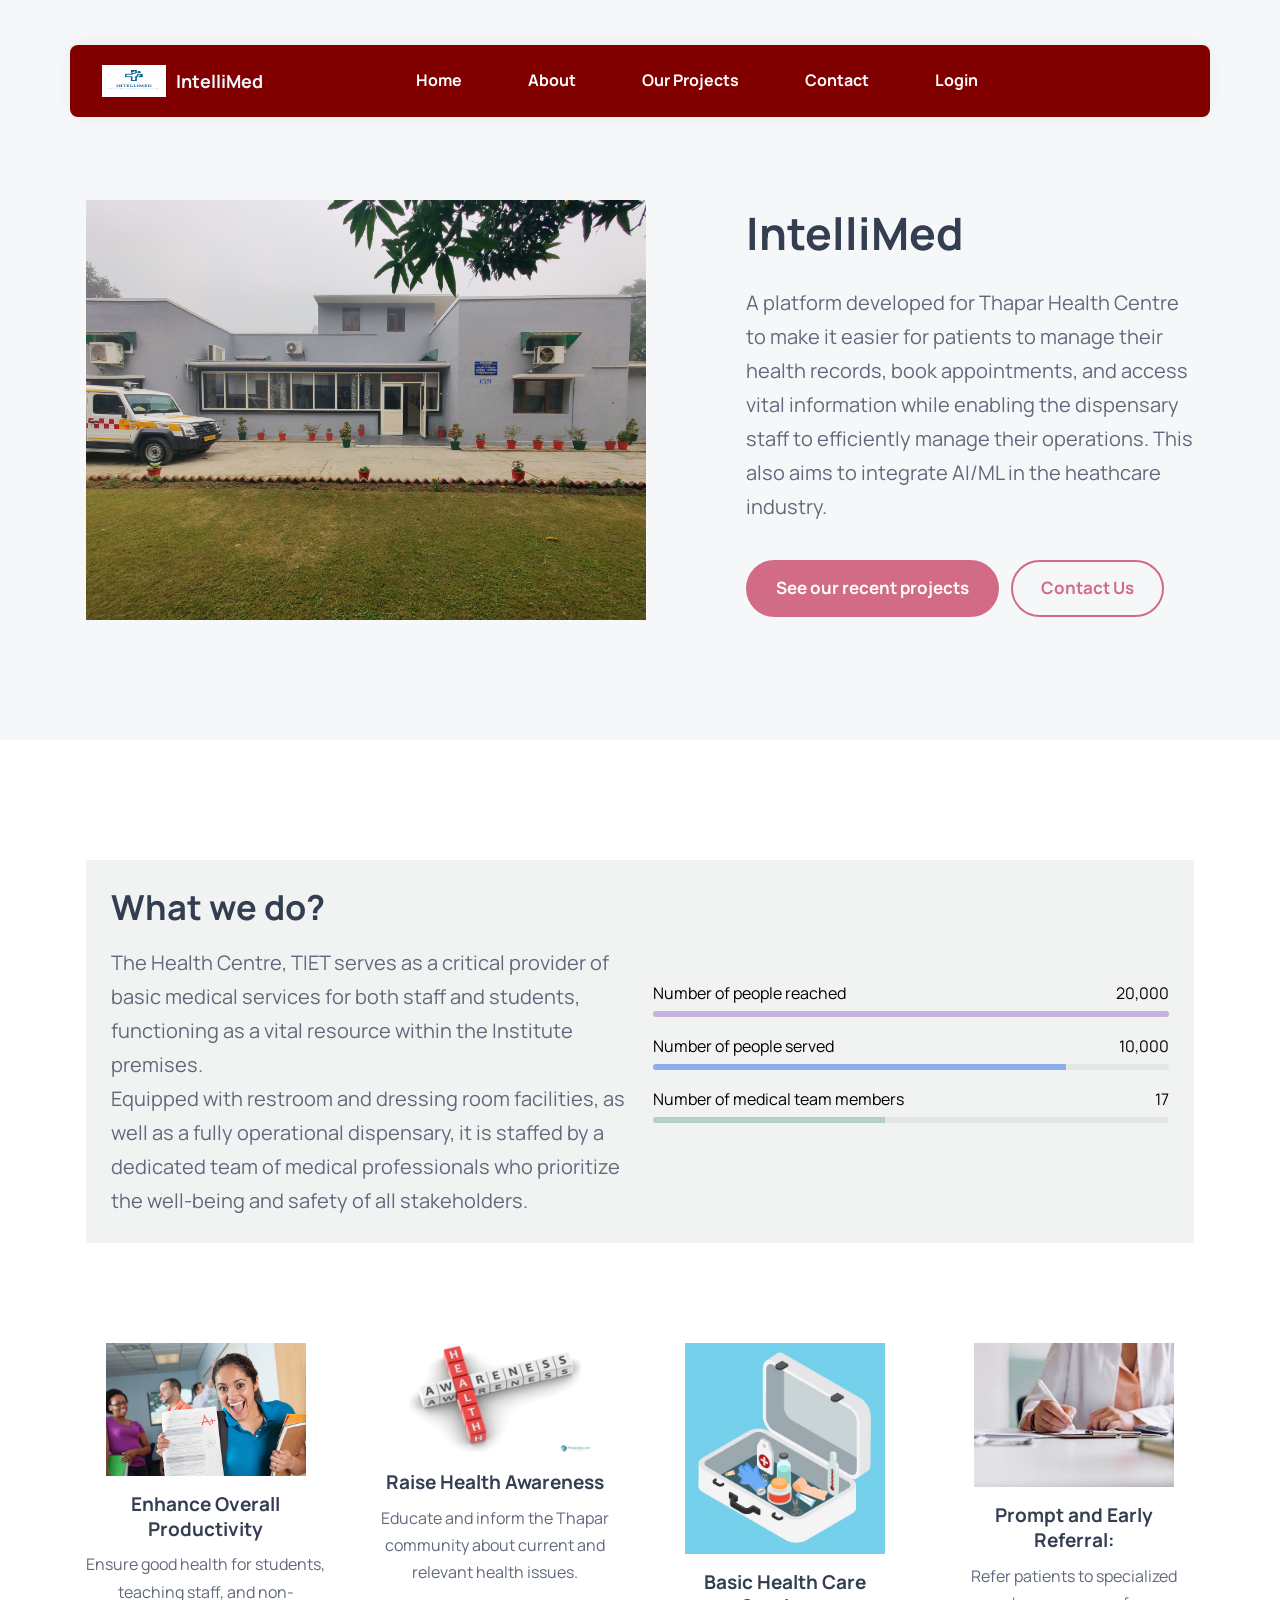
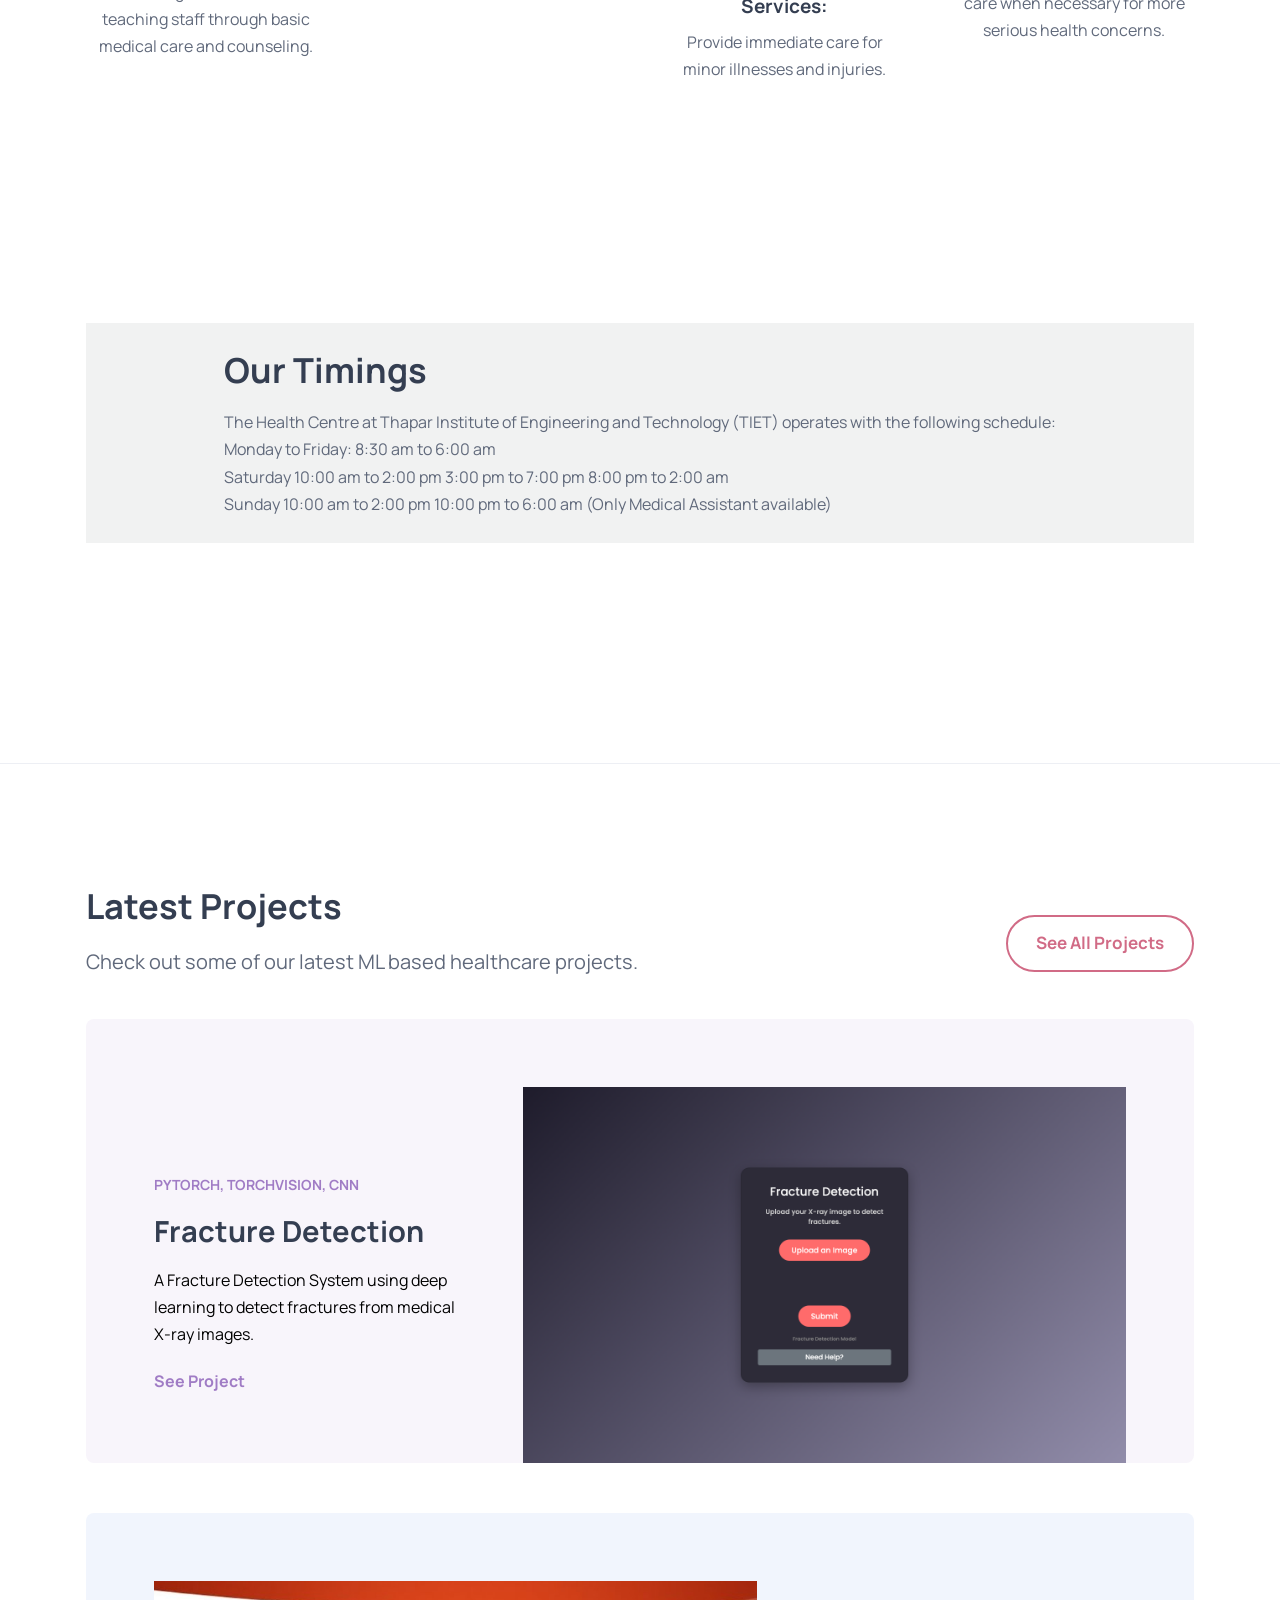
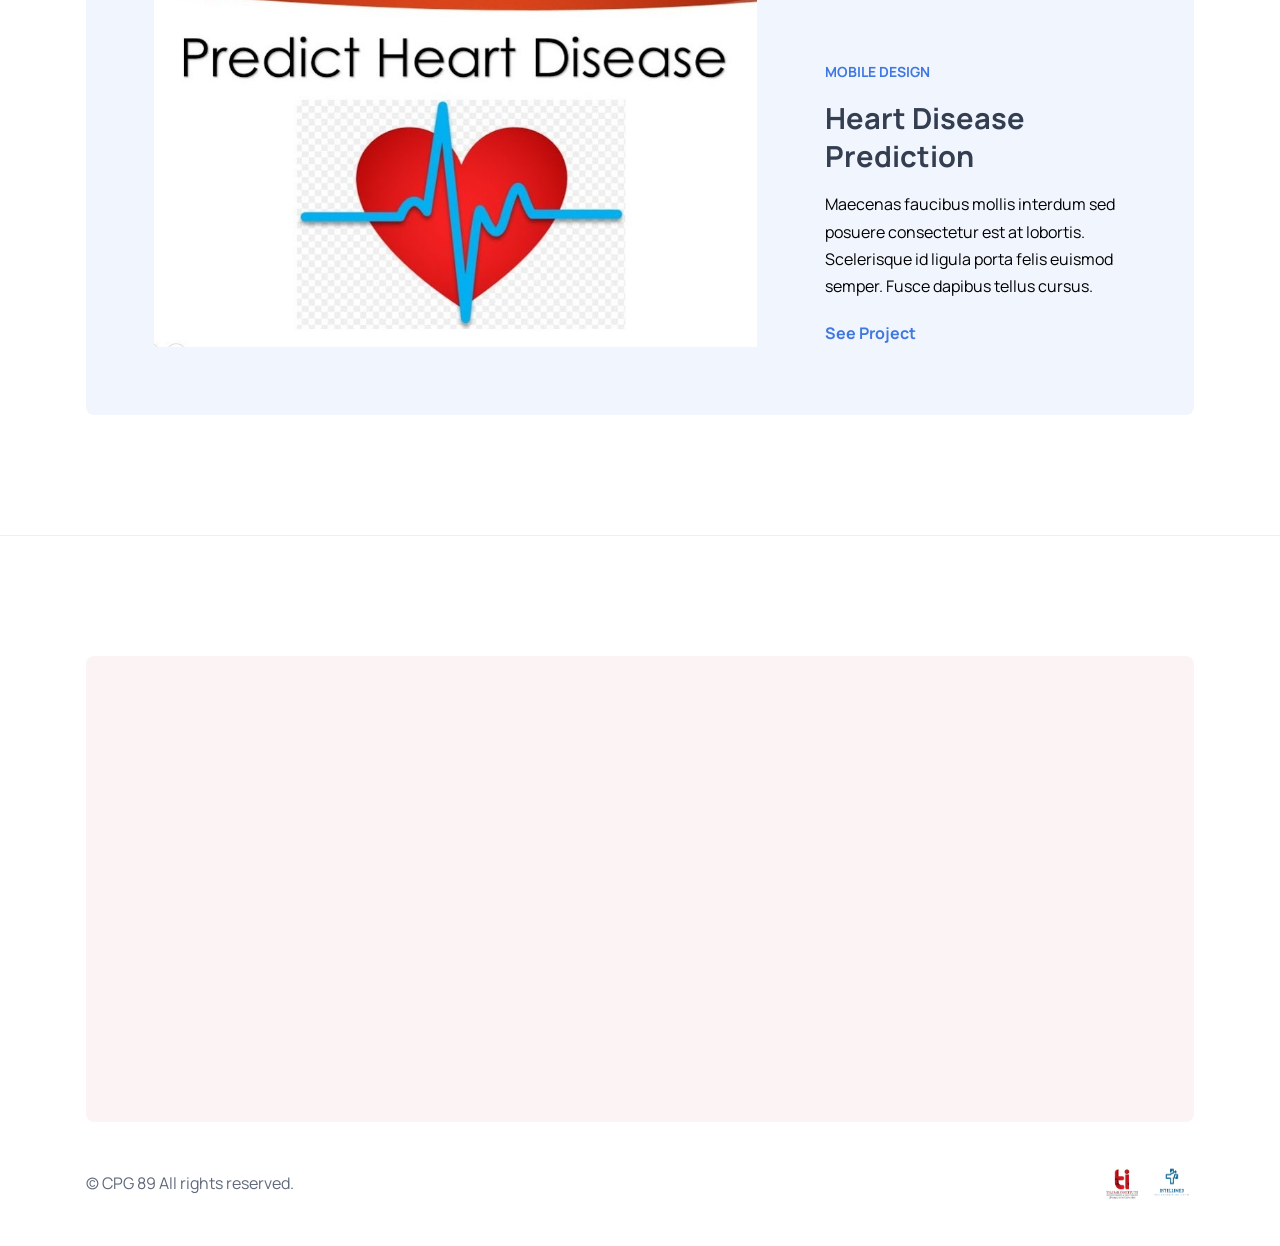
==== index.html @ 26df36ea "first" ====
<!DOCTYPE html>
<html lang="en">

<head>
    <meta charset="UTF-8">
    <meta name="viewport" content="width=device-width, initial-scale=1.0">


    <title>IntelliMed</title>
    <meta name="title" content="IntelliMed">
    <meta name="description" content="TIET Health Centre">

    <!-- 
    - favicon
  -->
    <link rel="shortcut icon" href="./favicon.svg" type="image/svg+xml">

    <!-- 
    - google font link
  -->
    <link rel="preconnect" href="https://fonts.googleapis.com">
    <link rel="preconnect" href="https://fonts.gstatic.com" crossorigin>
    <link href="https://fonts.googleapis.com/css2?family=Manrope:wght@500;700&display=swap" rel="stylesheet">

    <!-- 
    - custom css link
  -->
    <link rel="stylesheet" href="style.css">

    <!-- 
    - preload images
  -->
    <link rel="preload" as="image" href="./assets/images/hero-banner.jpg">
    <link rel="preload" as="image" href="./assets/images/Blog.svg">

</head>

<body>

    <!-- 
    - #HEADER
  -->

    <header class="header" data-header>
        <div class="container">

            <a href="#" class="logo">
                <ul class="intellimed">
                    <li><img src="./images/IntelliMed_logo.png" width="64" height="32" alt="home"></li>
                    <li><b>
                            <p>IntelliMed</p>
                        </b></li>
                </ul>
            </a>



            <nav class="navbar" data-navbar>

                <div class="navbar-top">
                    <p>Hello</p>
                    <a href="#" class="logo">
                        <img src="./images/hc.jpg" width="64" height="24" alt="home">
                    </a>

                    <button class="nav-close-btn" aria-label="close menu" data-nav-toggler>
                        <ion-icon name="close-outline" aria-hidden="true"></ion-icon>
                    </button>
                </div>

                <ul class="navbar-list">

                    <li>
                        <a class="nav-link" href="#home"> Home </a>
                    </li>

                    <li>
                        <a class="nav-link" href="#about"> About </a>
                    </li>

                    <li>
                        <a class="nav-link" href="#project"> Our Projects </a>
                    </li>

                    <li>
                        <a class="nav-link" href="#contact"> Contact </a>
                    </li>

                    <li>
                        <div class="drop_container">
                            <button class="drop_btn">Login</button>
                            <div class="menuList">
                                <a class="links" href="./login/login.html">Login - Patient</a>
                                <a class="links" href="https://hospital-management-b5cbd.web.app/">Login - Staff</a>
                            </div>
                        </div>
                    </li>


                </ul>

                <div class="wrapper">
                    <a href="mailto:health.centre@thapar.edu" class="contact-link">health.centre@thapar.edu</a>

                    <a href="tel:001234567890" class="contact-link">00 (123) 456 78 90</a>
                </div>

                <ul class="social-list">

                    <li>
                        <a href="#" class="social-link">
                            <ion-icon name="logo-twitter"></ion-icon>
                        </a>
                    </li>

                    <li>
                        <a href="#" class="social-link">
                            <ion-icon name="logo-facebook"></ion-icon>
                        </a>
                    </li>

                    <li>
                        <a href="#" class="social-link">
                            <ion-icon name="logo-dribbble"></ion-icon>
                        </a>
                    </li>

                    <li>
                        <a href="#" class="social-link">
                            <ion-icon name="logo-instagram"></ion-icon>
                        </a>
                    </li>

                    <li>
                        <a href="#" class="social-link">
                            <ion-icon name="logo-youtube"></ion-icon>
                        </a>
                    </li>

                </ul>

            </nav>

            <button class="nav-open-btn" aria-label="open menu" data-nav-toggler>
                <ion-icon name="menu-outline" aria-hidden="true"></ion-icon>
            </button>

            <div class="overlay" data-nav-toggler data-overlay></div>

        </div>
    </header>





    <main>
        <article>

            <!-- 
        - #HERO
      -->

            <section id="home" class="section hero" aria-label="home">


                <div class="container">

                    <figure class="hero-banner">


                        <img src="./images/hc.jpg" width="560" height="540" alt="Health Center @TIET">
                    </figure>

                    <div class="hero-content">

                        <h1 class="h1 hero-title" data-reveal="top" data-reveal-delay="0.5s">
                            IntelliMed
                        </h1>

                        <p class="section-text" data-reveal="top" data-reveal-delay="0.75s">
                            A platform developed for Thapar Health Centre to make it easier for patients to manage their
                            health records, book appointments, and access vital information while enabling the
                            dispensary staff to efficiently manage their operations. This also aims to integrate AI/ML
                            in the heathcare industry.


                        </p>

                        <div class="btn-wrapper" data-reveal="top" data-reveal-delay="1s">
                            <a href="#" class="btn btn-primary">See our recent projects</a>

                            <a href="#" class="btn btn-secondary">Contact Us</a>
                        </div>

                    </div>

                </div>
            </section>





            <!-- 
        - #ABOUT
      -->

            <section id="about" class="section about" aria-label="about">
                <div class="container">

                    <div class="wrapper">

                        <div data-reveal="left">
                            <h2 class="h2 section-title">What we do?</h2>

                            <p class="section-text">
                                The Health Centre, TIET serves as a critical provider of basic medical services for both
                                staff and students, functioning as a vital resource within the Institute premises.
                                <br>
                                Equipped with restroom and dressing room facilities, as well as a fully operational
                                dispensary, it is staffed by a dedicated team of medical professionals who prioritize
                                the well-being and safety of all stakeholders.


                            </p>
                        </div>

                        <ul class="progress-list" data-reveal="right">

                            <li class="progress-item">

                                <div class="label-wrapper">
                                    <p>Number of people reached</p>

                                    <span class="span">20,000</span>
                                </div>

                                <div class="progress">
                                    <div class="progress-fill" style="width: 100%; background-color: #c7b1dd"></div>
                                </div>

                            </li>

                            <li class="progress-item">

                                <div class="label-wrapper">
                                    <p>Number of people served</p>

                                    <span class="span">10,000</span>
                                </div>

                                <div class="progress">
                                    <div class="progress-fill" style="width: 80%; background-color: #8caeec"></div>
                                </div>

                            </li>

                            <li class="progress-item">

                                <div class="label-wrapper">
                                    <p>Number of medical team members</p>

                                    <span class="span">17</span>
                                </div>

                                <div class="progress">
                                    <div class="progress-fill" style="width: 45%; background-color: #b0d4c1"></div>
                                </div>

                            </li>



                        </ul>

                    </div>

                    <ul class="grid-list">

                        <li data-reveal="bottom">
                            <div class="about-card">

                                <div class="card-icon">
                                    <img src="./images/a+.jpg" width="200" height="200" loading="lazy"
                                        alt="Productivity">
                                </div>

                                <h3 class="h4 card-title">Enhance Overall Productivity</h3>

                                <p class="card-text">

                                    Ensure good health for students, teaching staff, and non-teaching staff through
                                    basic medical care and counseling.

                                </p>

                            </div>
                        </li>

                        <li data-reveal="bottom" data-reveal-delay="0.25s">
                            <div class="about-card">

                                <div class="card-icon">
                                    <img src="./images/Health-Awareness-Day-.jpg" width="200" height="200"
                                        loading="lazy" alt="Health Awareness">
                                </div>

                                <h3 class="h4 card-title">Raise Health Awareness</h3>

                                <p class="card-text">
                                    Educate and inform the Thapar community about current and relevant health issues.

                                </p>

                            </div>
                        </li>

                        <li data-reveal="bottom" data-reveal-delay="0.5s">
                            <div class="about-card">

                                <div class="card-icon">
                                    <img src="./images/first-aid_featureimage.jpg" width="200" height="200"
                                        loading="lazy" alt="web development icon">
                                </div>

                                <h3 class="h4 card-title">Basic Health Care Services:</h3>

                                <p class="card-text">

                                    Provide immediate care for minor illnesses and injuries.

                                </p>

                            </div>
                        </li>

                        <li data-reveal="bottom" data-reveal-delay="0.75s">
                            <div class="about-card">

                                <div class="card-icon">
                                    <img src="./images/referral.jpg" width="200" height="200" loading="lazy"
                                        alt="web seo icon">
                                </div>

                                <h3 class="h4 card-title">Prompt and Early Referral:</h3>

                                <p class="card-text">
                                    Refer patients to specialized care when necessary for more serious health concerns.
                                </p>

                            </div>
                        </li>

                    </ul>

                </div>
            </section>


            <section id="timing" class="section timing" aria-label="timing">
                <div class="container">

                    <div class="wrapper">

                        <div data-reveal="left">
                            <h2 class="h2 section-title">Our Timings</h2>
                            <p>
                                The Health Centre at Thapar Institute of Engineering and Technology (TIET) operates with
                                the following schedule:


                            <ol>
                                <li>Monday to Friday: 8:30 am to 6:00 am</li>
                                <li> Saturday

                                    10:00 am to 2:00 pm
                                    3:00 pm to 7:00 pm
                                    8:00 pm to 2:00 am</li>
                                <li>Sunday

                                    10:00 am to 2:00 pm
                                    10:00 pm to 6:00 am (Only Medical Assistant available) </li>
                            </ol>



                            </p>
                        </div>


                    </div>


                </div>
            </section>





            <!-- 
        - #PROJECT
      -->

            <section id="project" class="section project" aria-labelledby="project-label">
                <div class="container">

                    <div class="title-wrapper" data-reveal="top">

                        <div>
                            <h2 class="h2 section-title" id="project-label">Latest Projects</h2>

                            <p class="section-text">
                                Check out some of our latest ML based healthcare projects.
                            </p>
                        </div>

                        <a href="#" class="btn btn-secondary">See All Projects</a>

                    </div>

                    <ul class="grid-list">

                        <li>
                            <div class="project-card project-card-1" style="background-color: #f8f5fb">

                                <div class="card-content" data-reveal="left">

                                    <p class="card-tag" style="color: #a07cc5">PyTorch, Torchvision, CNN</p>

                                    <h3 class="h3 card-title">Fracture Detection</h3>

                                    <p class="card-text">
                                        A Fracture Detection System using deep learning to detect fractures from medical
                                        X-ray images.
                                    </p>

                                    <a href="http://127.0.0.1:5002/" target="_blank" class="btn-text"
                                        style="color: #a07cc5">
                                        <span class="span">See Project</span>

                                        <ion-icon name="arrow-forward-outline" aria-hidden="true"></ion-icon>
                                    </a>

                                </div>

                                <figure class="card-banner" data-reveal="right">
                                    <img src="./images/fracture_detection.png" width="650" height="370" loading="lazy"
                                        alt="Web Design" class="w-100">
                                </figure>

                            </div>
                        </li>

                        <li>
                            <div class="project-card project-card-2" style="background-color: #f1f5fd">

                                <div class="card-content" data-reveal="right">

                                    <p class=" card-tag" style="color: #3f78e0">Mobile Design</p>

                                    <h3 class="h3 card-title">Heart Disease Prediction</h3>

                                    <p class="card-text">
                                        Maecenas faucibus mollis interdum sed posuere consectetur est at lobortis.
                                        Scelerisque id ligula
                                        porta felis euismod semper. Fusce dapibus tellus cursus.
                                    </p>

                                    <a href="#" class="btn-text" style="color: #3f78e0">
                                        <span class="span">See Project</span>

                                        <ion-icon name="arrow-forward-outline" aria-hidden="true"></ion-icon>
                                    </a>

                                </div>

                                <figure class="card-banner" data-reveal="left">
                                    <img src="./images/heart_disease_pred.jpg" width="200" height="167" loading="lazy"
                                        alt="Web Design" class="w-100">
                                </figure>

                            </div>
                        </li>



                    </ul>

                </div>
            </section>





            <!-- 
        - #CONTACT
      -->

            <section id="contact" class="section contact" aria-label="contact">
                <div class="container">

                    <div class="contact-card">

                        <div class="contact-content" data-reveal="left">

                            <div class="card-icon">
                                <img src="./images/IntelliMed_logo.png" width="128" height="64" loading="lazy"
                                    alt="envelop icon">
                            </div>

                            <h2 class="h2 section-title">Contact Us</h2>


                            <p class="section-text">
                                Have any questions? Reach
                                out to us from
                                this contact form and we will get back to you shortly.

                            </p>
                            <br>
                            <p> Feedback and suggestions are welcome!</p>

                        </div>

                        <form action="" class="contact-form" data-reveal="right">

                            <div class="input-wrapper">
                                <input type="text" name="name" placeholder="Name *" required class="input-field">

                                <input type="email" name="email_address" placeholder="Email *" required
                                    class="input-field">
                            </div>

                            <textarea name="message" placeholder="Message *" required class="input-field"></textarea>

                            <button type="submit" class="btn btn-secondary">Send message</button>

                        </form>

                    </div>

                </div>
            </section>

        </article>
    </main>





    <!-- 
    - #FOOTER
  -->

    <footer class="footer">
        <div class="container">

            <p class="copyright">
                © CPG 89 All rights reserved.
            </p>

            <ul class="social-list">

                <li>
                    <a href="https://www.thapar.edu/" target="_blank" class="social-link">
                        <img src="./images/logo_ti.png" alt="tiet icon" style="width: 32px; height: 32px;" />
                    </a>
                </li>

                <li>
                    <a href="#" target="_blank" class="social-link">
                        <img src="./images/IntelliMed_logo.png" alt="intellimed icon"
                            style="width: 44px; height: 44px;" />
                    </a>
                </li>

            </ul>

        </div>
    </footer>



    <script src="script.js"></script>



</body>

</html>
---- style.css ----
/*-----------------------------------*\
  #main.css
\*-----------------------------------*/

/**
 * copyright 2022 codewithsadee
 */





/*-----------------------------------*\
  #CUSTOM PROPERTY
\*-----------------------------------*/

:root {

    /**
     * colors
     */
  
    --white: hsla(0, 0%, 100%, 1);
    --white_a8: hsla(0, 0%, 100%, 0.08);
    --white_a12: hsla(0, 0%, 100%, 0.12);
    --cultured: hsla(220, 20%, 97%, 1);
    --snow: hsla(345, 57%, 97%, 1);
    --manatee: hsla(219, 10%, 62%, 1);
    --black-coral: hsla(220, 12%, 43%, 1);
    --cadet-blue-crayola_a20: hsla(222, 23%, 71%, 0.2);
    --cinnamon-satin: hsla(344, 53%, 62%, 1);
    --raisin-black: hsla(216, 14%, 14%, 1);
    --raisin-black_a6: hsla(216, 14%, 14%, 0.06);
    --gunmetal: hsla(214, 15%, 21%, 1);
    --charcoal: hsla(219, 22%, 26%, 1);
    --tred: #800000;
  
    /**
     * typography
     */
  
    --ff-manrope: 'Manrope', sans-serif;
  
    --fs-1: calc(2.7rem + 1.38vw);
    --fs-2: calc(2.6rem + .66vw);
    --fs-3: calc(2.6rem + .24vw);
    --fs-4: 1.9rem;
    --fs-5: 1.8rem;
    --fs-6: 1.7rem;
    --fs-7: 1.5rem;
    --fs-8: 1.4rem;
    
    --fw-700: 700;
  
    /**
     * spacing
     */
  
    --section-padding: 90px;
  
    /**
     * box shadow
     */
  
    --shadow-1: 0 0 20px hsla(216, 14%, 14%, 0.05);
    --shadow-2: 0 4px 28px hsla(216, 14%, 14%, 0.07);
  
    /**
     * border radius
     */
  
    --radius-circle: 50%;
    --radius-pill: 100px;
    --radius-8: 8px;
    --radius-6: 6px;
  
    /**
     * transition
     */
  
    --transition-1: 0.25s ease;
    --transition-2: 0.5s ease;
    --transition-3: 0.3s ease-in-out;
  
  }
  
  
  
  
  
  /*-----------------------------------*\
    #RESET
  \*-----------------------------------*/
  
  *,
  *::before,
  *::after {
    margin: 0;
    padding: 0;
    box-sizing: border-box;
  }
  
  li { list-style: none; }
  
  a,
  img,
  span,
  button,
  ion-icon { display: block; }
  
  a {
    color: inherit;
    text-decoration: none;
  }
  
  img { height: auto; }
  
  input,
  button,
  textarea {
    background: none;
    border: none;
    font: inherit;
  }
  
  input,
  textarea { width: 100%; }
  
  button { cursor: pointer; }
  
  ion-icon { pointer-events: none; }
  
  html {
    font-family: var(--ff-manrope);
    font-size: 10px;
    scroll-behavior: smooth;
  }
  
  body {
    background-color: var(--white);
    color: var(--black-coral);
    font-size: 1.6rem;
    line-height: 1.7;
  }
  
  body.nav-active { overflow: hidden; }
  
  ::-webkit-scrollbar { width: 10px; }
  
  ::-webkit-scrollbar-track { background-color: hsl(0, 0%, 98%); }
  
  ::-webkit-scrollbar-thumb { background-color: hsl(0, 0%, 80%); }
  
  ::-webkit-scrollbar-thumb:hover { background-color: hsl(0, 0%, 70%); }
  
  
  
  
  
  /*-----------------------------------*\
    #REUSED STYLE
  \*-----------------------------------*/
  
  .container { padding-inline: 16px; }
  
  .social-list {
    display: flex;
    align-items: center;
    gap: 12px;
  }
  
  .social-link {
    font-size: 2rem;
    transition: var(--transition-1);
  }
  
  .social-link:is(:hover, :focus-visible) { transform: translateY(-3px); }
  
  .section { padding-block: var(--section-padding); }
  
  .w-100 { width: 100%; }
  
  .h1,
  .h2,
  .h3,
  .h4 {
    color: var(--charcoal);
    line-height: 1.3;
  }
  
  .h1 { font-size: var(--fs-1); }
  
  .h2 { font-size: var(--fs-2); }
  
  .h3 { font-size: var(--fs-3); }
  
  .h4 { font-size: var(--fs-4); }
  
  .btn {
    color: var(--cinnamon-satin);
    font-size: var(--fs-6);
    font-weight: var(--fw-700);
    border: 2px solid var(--cinnamon-satin);
    max-width: max-content;
    padding: 12px 28px;
    border-radius: var(--radius-pill);
    transition: var(--transition-1);
    will-change: transform;
  }
  
  .btn:is(:hover, :focus-visible) { transform: translateY(-4px); }
  
  .btn-primary,
  .btn-secondary:is(:hover, :focus-visible) {
    background-color: var(--cinnamon-satin);
    color: var(--white);
  }
  
  .section-text { font-size: var(--fs-5); }
  
  .section-title { margin-block-end: 16px; }
  
  .grid-list {
    display: grid;
    gap: 30px;
  }
  
  [data-reveal] {
    opacity: 0;
    transition: 0.75s ease;
  }
  
  [data-reveal="top"] { transform: translateY(-30px); }
  
  [data-reveal="bottom"] { transform: translateY(30px); }
  
  [data-reveal="left"] { transform: translateX(-30px); }
  
  [data-reveal="right"] { transform: translateX(30px); }
  
  [data-reveal].revealed {
    transform: translate(0);
    opacity: 1;
  }
  
  
  
  
  
  /*-----------------------------------*\
    #HEADER
  \*-----------------------------------*/
  
  .header {
    position: absolute;
    top: 0;
    left: 0;
    background-color: var(--tred);
    width: 100%;
    padding-block: 20px;
    box-shadow: var(--shadow-1);
    z-index: 4;
  }
  
  .header.active {
    position: fixed;
    animation: slideIn 0.5s ease forwards;
  }
  
  @keyframes slideIn {
    0% { transform: translateY(-100%); }
    100% { transform: translateY(0); }
  }
  
  .header .container {
    display: flex;
    justify-content: space-between;
    align-items: center;
  }
  /*.header .container .intellimed{
    padding: 20px;
    color: white;
    font-size: larger;
    left: 10px;

  }
  */
  /* General reset for <ul> and <li> elements */
  ol {
    list-style: disc;
    padding: 0;
    margin: 0;
    
}
ul {
    list-style: none;
    padding: 0;
    margin: 0;
    

}
/* Adjust drop_container to align with other navbar items */
.drop_container {
    display: inline-block;
    position: relative;
}

/* Make the drop_btn look like other nav-links */
.drop_btn {
    background-color: transparent; /* Match navbar background */
    color: white; /* Match other navbar items */
    font-size: 16px;
    border: none;
    padding: 0; /* Remove extra padding to match */
    cursor: pointer;
    text-decoration: none; /* Make it look like a link */
    margin: 0; /* Align inline */
}

/* Dropdown menu styling remains the same */
.menuList {
    display: none;
    position: absolute;
    background-color: #800000;
    color: white;
    min-width: 160px;
    z-index: 1;
}

.links {
    text-align: center;
    color: rgb(255, 255, 255);
    padding: 12px 16px;
    text-decoration: none;
    display: block;
    border: 1px solid #031926;
}

.links:hover {
    background-color: white;
    color: #031926;
}

/* Adjust alignment of navbar items */
.navbar-list li {
    display: inline-block;
    margin: 0 15px; /* Add spacing between items */
}

.nav-link, .drop_btn {
    font-weight: bold; /* Optional for consistency */
    color: white;
    text-decoration: none;
}

.nav-link:hover, .drop_btn:hover {
    text-decoration: underline; /* Add hover effect for consistency */
}




/* Flexbox for horizontal alignment */
.intellimed {
    display: flex;
    align-items: center; /* Align items vertically in the center */
    gap: 10px; /* Space between the image and text */
    font-size:large; /* Adjust text size as needed */
    font-weight: bold;
}

.intellimed li {
    display: inline-block;
    color: aliceblue;
}

.intellimed img {
    max-height: 32px;
    display: block;
}


  .nav-open-btn {
    font-size: 3.5rem;
    color: var(--white);
  }
  
  .navbar {
    position: fixed;
    top: 0;
    left: -300px;
    background-color: var(--raisin-black);
    color: var(--white);
    max-width: 300px;
    width: 100%;
    height: 100vh;
    padding: 30px;
    padding-block-end: 40px;
    display: flex;
    flex-direction: column;
    gap: 30px;
    z-index: 2;
    visibility: hidden;
    transition: var(--transition-3);
  }
  
  .navbar.active {
    visibility: visible;
    transform: translateX(300px);
  }
  
  .navbar-top {
    display: flex;
    justify-content: space-between;
    align-items: center;
  }
  
  .nav-close-btn {
    background-color: var(--white);
    color: var(--white);
    font-size: 2rem;
    padding: 6px;
    border-radius: var(--radius-circle);
    transition: var(--transition-1);
  }
  
  .nav-close-btn ion-icon { --ionicon-stroke-width: 50px; }
  
  .nav-close-btn:is(:hover, :focus-visible) { background-color: var(--white_a12); }
  
  .navbar-list { margin-block-end: auto; 
color: aliceblue;}
  
  .navbar-link {
    font-weight: var(--fw-700);
    padding-block: 6px;
  }
  
  .contact-link { transition: var(--transition-1); }
  
  .contact-link:is(:hover, :focus-visible) { color: var(--cinnamon-satin); }
  
  .overlay {
    position: fixed;
    top: 0;
    left: 0;
    width: 100%;
    height: 100vh;
    background-color: var(--raisin-black);
    pointer-events: none;
    opacity: 0;
    transition: var(--transition-1);
  }
  
  .overlay.active {
    pointer-events: all;
    opacity: 0.8;
  }
  
  
  
  
  
  /*-----------------------------------*\
    #HERO
  \*-----------------------------------*/
  
  .hero {
    padding-block-start: calc(var(--section-padding) + 50px);
    background-color: var(--cultured);
  }
  
  .hero .container {
    display: grid;
    gap: 50px;
  }
  
  .hero-banner {
    position: relative;
    max-width: max-content;
    margin-inline: auto;
  }
  
  .hero-banner .w-100 {
    mask-image: url("../images/Blob.svg");
    -webkit-mask-image: url("../images/Blog.svg");
    mask-repeat: no-repeat;
    -webkit-mask-repeat: no-repeat;
    mask-position: center;
    -webkit-mask-position: center;
    mask-size: auto;
    -webkit-mask-size: auto;
  }
  
  .hero .shape {
    position: absolute;
    bottom: 10%;
    right: 2%;
    filter: drop-shadow(var(--shadow-2));
  }
  
  .hero-content { text-align: center; }
  
  .hero .section-text { margin-block: 24px 36px; }
  
  .btn-wrapper {
    display: flex;
    flex-wrap: wrap;
    justify-content: center;
    align-items: center;
    gap: 12px;
  }

  
  
  
  
  
  /*-----------------------------------*\
    #ABOUT
  \*-----------------------------------*/
  
  
  .about .wrapper {
    padding: 25px;
    display: grid;
    gap: 25px;
    margin-block-end: 100px;
    background-color: var(--raisin-black_a6);
  }
  
  .progress-list .label-wrapper {
    color: black;
    display: flex;
    justify-content: space-between;
    align-items: center;
    margin-block-end: 4px;
  }
  
  .progress-item:not(:last-child) { margin-block-end: 16px; }
  
  .progress {
    background-color: var(--raisin-black_a6);
    height: 6px;
    width: 100%;
    border-radius: var(--radius-pill);
    overflow: hidden;
  }
  
  .progress-fill { height: inherit; }
  
  .about-card { text-align: center; }
  
  .about-card .card-icon {
    max-width: max-content;
    margin-inline: auto;
  }
  
  .about-card .card-title { margin-block: 16px 10px; }
  
  
  
  
  .timing .wrapper {
    padding: 25px;
    display: grid;
    margin-block-end: 100px;
    background-color: var(--raisin-black_a6);
    align-items: center;
    justify-content: center;
  }
  
  
  /*-----------------------------------*\
    #PROJECTS
  \*-----------------------------------*/
  
  .project { border-block: 1px solid var(--cadet-blue-crayola_a20); }
  
  .project .title-wrapper { margin-block-end: 40px; }
  
  .project .btn { margin-block-start: 24px; }
  
  .project .grid-list { gap: 40px; }
  
  .project-card {
    --padding: 24px;
  
    display: flex;
    flex-direction: column;
    gap: var(--padding);
    border-radius: var(--radius-8);
    overflow: hidden;
  }
  
  .project-card-1,
  .project-card-2,
  :is(.project-card-3, .project-card-4) .card-content { padding: var(--padding); }
  
  .project-card-1 { padding-block-end: 0; }
  
  .project :is(.project-card-3, .project-card-4) { gap: 0; }
  
  .project-card .card-tag {
    font-size: var(--fs-8);
    font-weight: var(--fw-700);
    text-transform: uppercase;
  }
  
  .project-card .card-title { margin-block: 16px; }
  
  .project-card .card-text { margin-block-end: 20px; }
  
  .project-card .btn-text {
    display: flex;
    align-items: center;
    gap: 5px;
    font-weight: var(--fw-700);
    transition: var(--transition-1);
  }
  
  .project-card .btn-text:is(:hover, :focus-visible) { gap: 10px; }
  
  
  
  
  
  /*-----------------------------------*\
    #CONTACT
  \*-----------------------------------*/
  
  .contact { padding-block-end: 0; }
  
  .contact-card {
    background-color: var(--snow);
    padding: 32px;
    border-radius: var(--radius-8);
    display: grid;
    gap: 40px;
  }
  
  .contact .section-title { margin-block-start: 20px; }
  
  .input-field {
    background-color: var(--white);
    color: var(--black-coral);
    font-size: var(--fs-7);
    padding: 14px 18px;
    border-radius: var(--radius-6);
    outline: none;
    margin-block-end: 20px;
  }
  
  .input-field::placeholder { color: var(--manatee); }
  
  textarea.input-field {
    min-height: 120px;
    height: 120px;
    max-height: 240px;
    resize: vertical;
  }
  
  
  
  
  
  /*-----------------------------------*\
    #FOOTER
  \*-----------------------------------*/
  
  .footer { padding: 40px; display: flexbox; align-items: center;  justify-content: center;}
  
  .copyright { margin-block-end: 12px; }
  
  .footer .social-link { color: var(--charcoal); }
  
  
  
  
  
  /*-----------------------------------*\
    #MEDIA QUERIES
  \*-----------------------------------*/
  
  /**
   * responsive for large than 575px screen
   */
  
  @media (min-width: 575px) {
  
    /**
     * REUSED STYLE
     */
  
    .container {
      max-width: 540px;
      width: 100%;
      margin-inline: auto;
    }
  
  
  
    /**
     * PROJECT
     */
  
    .project-card { --padding: 68px; }
  
  
  
    /**
     * CONTACT
     */
  
    .contact-card { padding: 68px; }
  
  }
  
  
  
  
  
  /**
   * responsive for large than 768px screen
   */
  
  @media (min-width: 768px) {
  
    /**
     * REUSED STYLE
     */
  
    .container { max-width: 720px; }
  
    .section-text { --fs-5: 2rem; }
  
  
  
    /**
     * ABOUT
     */
  
    .about .grid-list { grid-template-columns: 1fr 1fr ;}  
  
  
    /**
     * PROJECT
     */
  
    .project .title-wrapper {
      display: flex;
      justify-content: space-between;
      align-items: center;
      gap: 30px;
    }
  
    .project .btn { min-width: max-content; }
  
  
  
    /**
     * CONTACT
     */
  
    .contact .section-text { --fs-5: 1.8rem; }
  
    .input-wrapper {
      display: flex;
      align-items: center;
      gap: 20px;
    }
  
  
  
    /**
     * FOOTER
     */
  
    .footer .container {
      display: flex;
      justify-content: space-between;
      align-items: center;
    }
  
    .copyright { margin-block-end: 0; }
  
  }
  
  
  
  
  
  /**
   * responsive for large than 992px screen
   */
  
  @media (min-width: 992px) {
  
    /**
     * CUSTOM PROPERTY
     */
  
    :root {
  
      /**
       * spacing
       */
  
      --section-padding: 120px;
  
    }
  
  
  
    /**
     * REUSED STYLE
     */
  
    .container { max-width: 960px; }
  
  
  
    /**
     * HEADER
     */
  
    .nav-open-btn,
    .navbar-top,
    .navbar .wrapper,
    .overlay { display: none; }
  
    .navbar,
    .navbar.active {
      all: unset;
      display: flex;
      flex-grow: 1;
    }
  
    .navbar-list {
      display: flex;
      gap: 36px;
      margin-inline: auto;
    }
  
    .navbar-link {
      color: var(--charcoal);
      transition: var(--transition-1);
    }
  
    .navbar-link:is(:hover, :focus-visible) { color: var(--cinnamon-satin); }
  
    .navbar .social-link {
      color: var(--charcoal);
      font-size: 1.8rem;
    }

    
  
    .header {
    
      top: 45px;
      max-width: 760px;
      left: 50%;
      transform: translateX(-50%);
      padding-inline: 16px;
      border-radius: var(--radius-8);
    }
  
    .header.active {
      top: 0;
      left: 0;
      max-width: unset;
      border-radius: 0;
    }
  
  
  
    /**
     * HERO
     */
  
    .hero { padding-block-start: calc(var(--section-padding) + 80px); }
  
    .hero .container {
      grid-template-columns: 0.8fr 1fr;
      align-items: center;
      gap: 100px;
    }
   
  
    .hero-content { text-align: left; }
  
    .hero .btn-wrapper { justify-content: flex-start; }
  
  
  
    /**
     * ABOUT
     */
  
    .about .wrapper {
      grid-template-columns: 1fr 1fr;
      align-items: center;
    }
  
    .about .grid-list { grid-template-columns: repeat(4, 1fr); }
  
  
    /**
     * PROJECT
     */
  
    .project .grid-list {
      grid-template-columns: 1fr 1fr;
      row-gap: 50px;
    }
  
    .project .grid-list > li:nth-child(-n+2) { grid-column: 1 / 3; }
  
    .project-card-1,
    .project-card-2 {
        color: black;
      flex-direction: row;
      align-items: flex-end;
    }
  
    :is(.project-card-1, .project-card-2) .card-content { width: 33.33%; }
  
    :is(.project-card-1, .project-card-2) .card-banner { width: 66.66%; }
  
    .project-card-1 .card-content { padding-block-end: var(--padding); }
  
    .project-card-2 .card-content { order: 1; }
  
  
  
    /**
     * CONTACT
     */
  
    .contact-card {
      grid-template-columns: 0.8fr 1fr;
      align-items: center;
      gap: 90px;
    }
  
  }
  
  
  
  
  
  /**
   * responsive for large than 1200px screen
   */
  
  @media (min-width: 1200px) {
  
    /**
     * REUSED STYLE
     */
  
    .container,
    .header { max-width: 1140px; }
  
  
  
    /**
     * ABOUT
     */
  
    .about .grid-list { gap: 50px; }
  
  
  
    /**
     * CONTACT
     */
  
    .contact-card { gap: 150px; }
  
  }
  
  
  
  
  
  /**
   * responsive for large than 1400px screen
   */
  
  @media (min-width: 1400px) {
  
    /**
     * REUSED STYLE
     */
  
    .container,
    .header { max-width: 1320px; }
  
  
  
    /**
     * HERO
     */
  
    .hero .container { grid-template-columns: 1fr 0.8fr; }
  
    .hero .section-text { --fs-5: 2.4rem; }
  
  
  
    /**
     * ABOUT
     */
  
    .about .wrapper { gap: 100px; }
  
    .about .grid-list { gap: 60px; }
  
  }
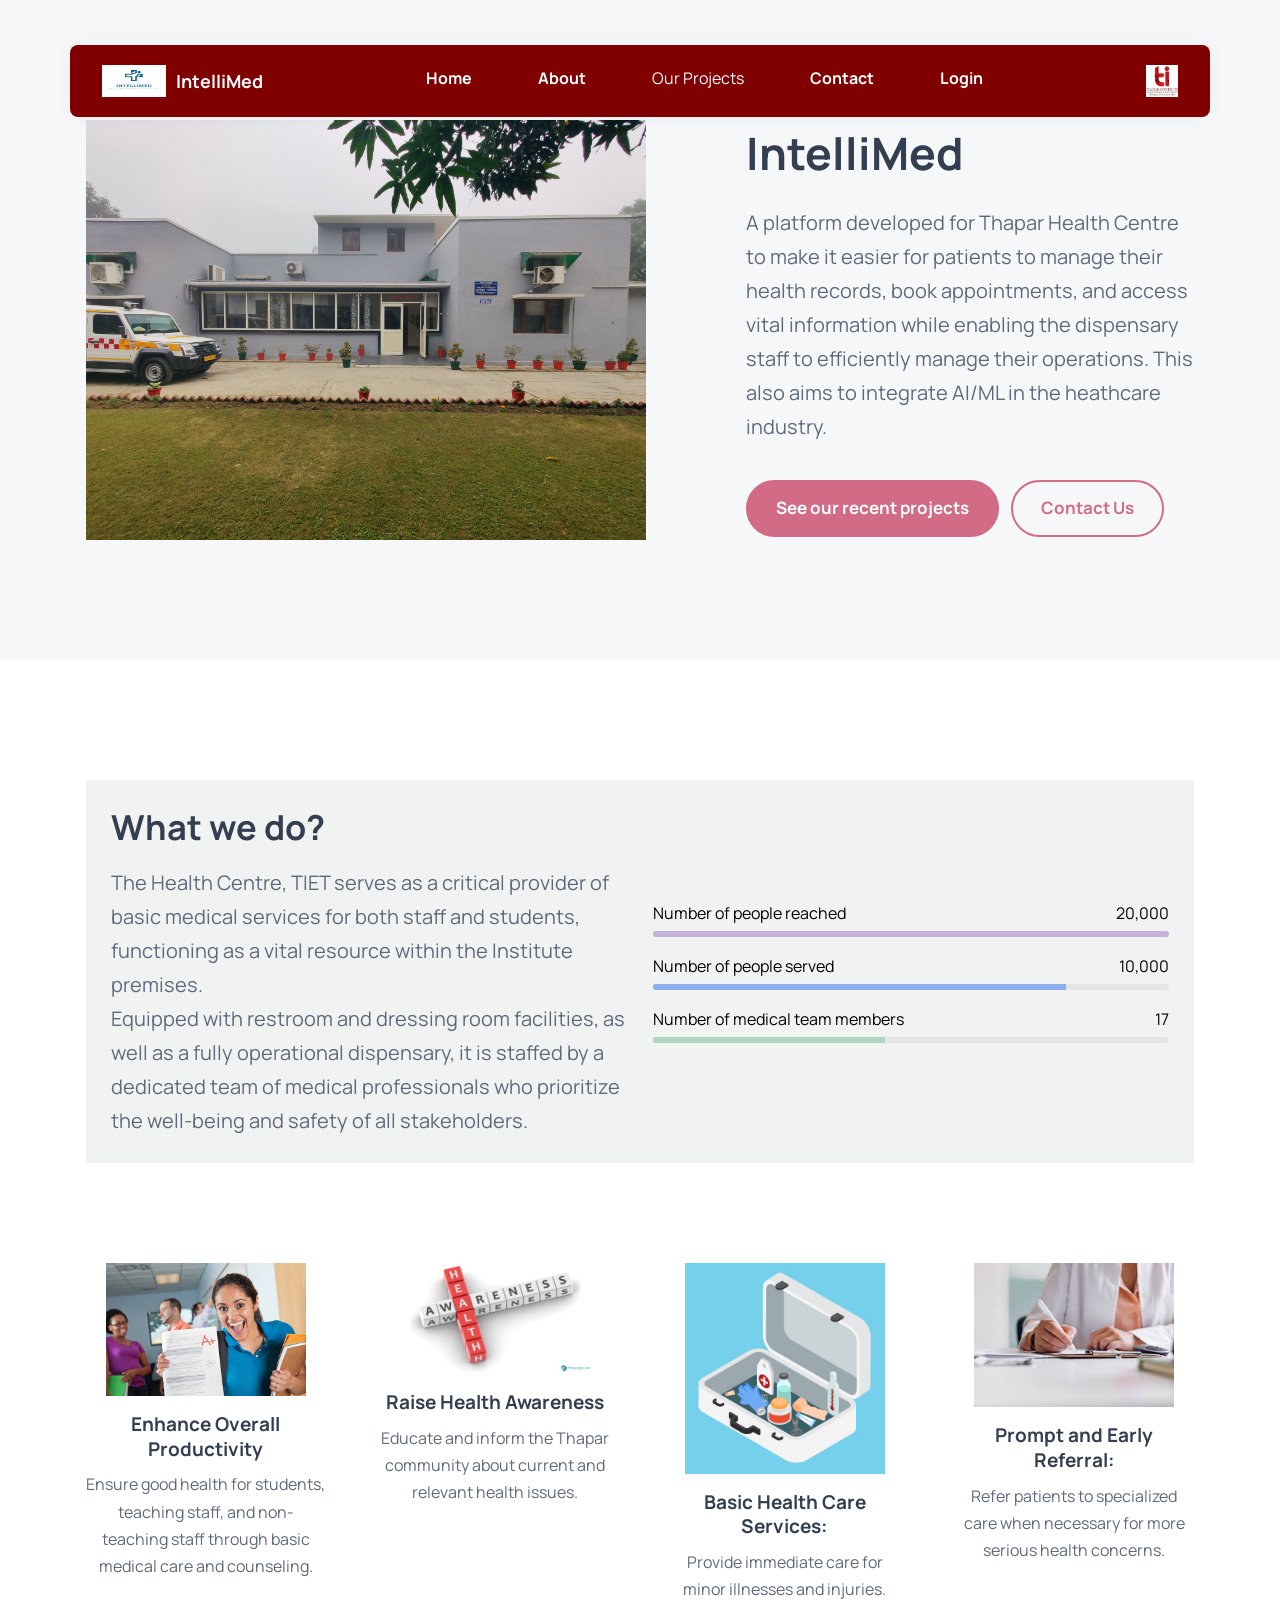
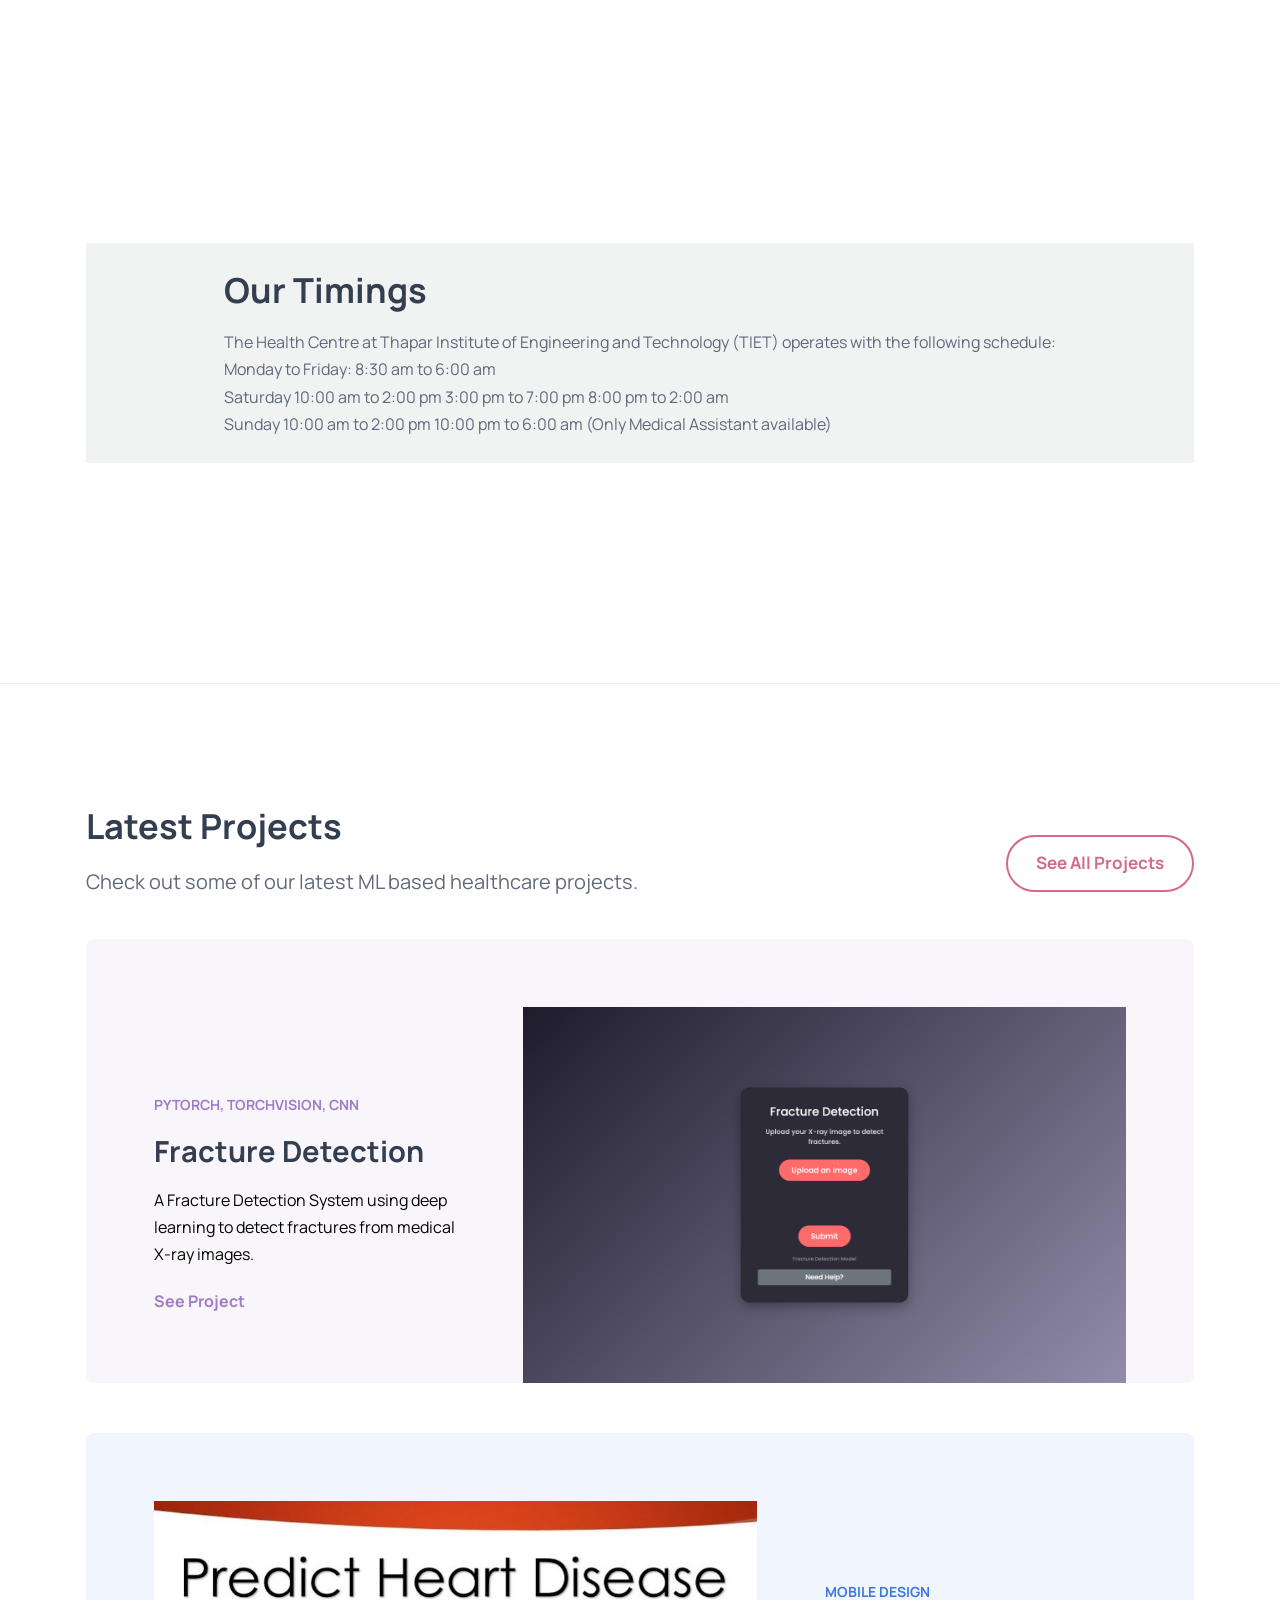
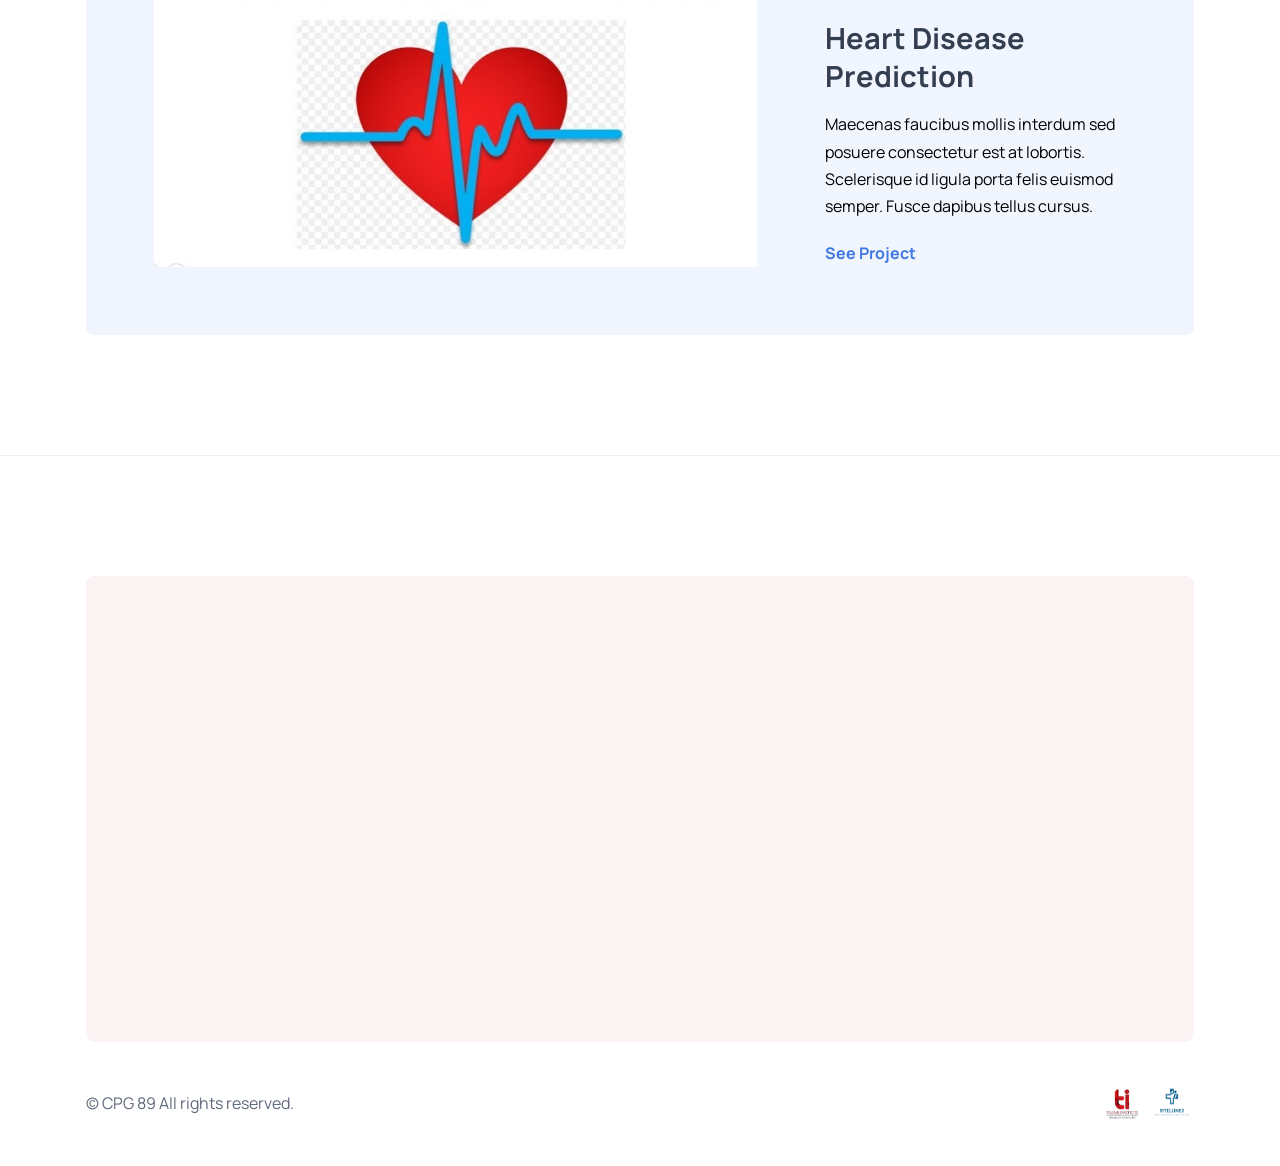
==== commit b0a2d563: "second" ====
--- a/index.html
+++ b/index.html
@@ -7,39 +7,22 @@
 
 
     <title>IntelliMed</title>
+    <link rel="icon" href="./images/IntelliMed_logo.png" type="image/png">
     <meta name="title" content="IntelliMed">
     <meta name="description" content="TIET Health Centre">
 
-    <!-- 
-    - favicon
-  -->
-    <link rel="shortcut icon" href="./favicon.svg" type="image/svg+xml">
-
-    <!-- 
-    - google font link
-  -->
     <link rel="preconnect" href="https://fonts.googleapis.com">
     <link rel="preconnect" href="https://fonts.gstatic.com" crossorigin>
     <link href="https://fonts.googleapis.com/css2?family=Manrope:wght@500;700&display=swap" rel="stylesheet">
 
-    <!-- 
-    - custom css link
-  -->
+   
     <link rel="stylesheet" href="style.css">
 
-    <!-- 
-    - preload images
-  -->
-    <link rel="preload" as="image" href="./assets/images/hero-banner.jpg">
-    <link rel="preload" as="image" href="./assets/images/Blog.svg">
 
 </head>
 
 <body>
 
-    <!-- 
-    - #HEADER
-  -->
 
     <header class="header" data-header>
         <div class="container">
@@ -58,7 +41,6 @@
             <nav class="navbar" data-navbar>
 
                 <div class="navbar-top">
-                    <p>Hello</p>
                     <a href="#" class="logo">
                         <img src="./images/hc.jpg" width="64" height="24" alt="home">
                     </a>
@@ -79,7 +61,7 @@
                     </li>
 
                     <li>
-                        <a class="nav-link" href="#project"> Our Projects </a>
+                        <a href="./projects/project.html"> Our Projects </a>
                     </li>
 
                     <li>
@@ -108,35 +90,12 @@
                 <ul class="social-list">
 
                     <li>
-                        <a href="#" class="social-link">
-                            <ion-icon name="logo-twitter"></ion-icon>
+                        <a href="https://www.thapar.edu/" target="_blank" class="social-link">
+                            <img src="./images/logo_ti.png" alt="tiet icon" style="width: 32px; height: 32px;" />
                         </a>
                     </li>
-
-                    <li>
-                        <a href="#" class="social-link">
-                            <ion-icon name="logo-facebook"></ion-icon>
-                        </a>
-                    </li>
-
-                    <li>
-                        <a href="#" class="social-link">
-                            <ion-icon name="logo-dribbble"></ion-icon>
-                        </a>
-                    </li>
-
-                    <li>
-                        <a href="#" class="social-link">
-                            <ion-icon name="logo-instagram"></ion-icon>
-                        </a>
-                    </li>
-
-                    <li>
-                        <a href="#" class="social-link">
-                            <ion-icon name="logo-youtube"></ion-icon>
-                        </a>
-                    </li>
-
+    
+    
                 </ul>
 
             </nav>
@@ -188,7 +147,7 @@
                         </p>
 
                         <div class="btn-wrapper" data-reveal="top" data-reveal-delay="1s">
-                            <a href="#" class="btn btn-primary">See our recent projects</a>
+                            <a href="./projects/project.html" class="btn btn-primary">See our recent projects</a>
 
                             <a href="#" class="btn btn-secondary">Contact Us</a>
                         </div>
--- a/style.css
+++ b/style.css
@@ -1,1021 +1,1005 @@
+:root {
+
+  /**
+   * colors
+   */
+
+  --white: hsla(0, 0%, 100%, 1);
+  --white_a8: hsla(0, 0%, 100%, 0.08);
+  --white_a12: hsla(0, 0%, 100%, 0.12);
+  --cultured: hsla(220, 20%, 97%, 1);
+  --snow: hsla(345, 57%, 97%, 1);
+  --manatee: hsla(219, 10%, 62%, 1);
+  --black-coral: hsla(220, 12%, 43%, 1);
+  --cadet-blue-crayola_a20: hsla(222, 23%, 71%, 0.2);
+  --cinnamon-satin: hsla(344, 53%, 62%, 1);
+  --raisin-black: hsla(216, 14%, 14%, 1);
+  --raisin-black_a6: hsla(216, 14%, 14%, 0.06);
+  --gunmetal: hsla(214, 15%, 21%, 1);
+  --charcoal: hsla(219, 22%, 26%, 1);
+  --tred: #800000;
+
+  /**
+   * typography
+   */
+
+  --ff-manrope: 'Manrope', sans-serif;
+
+  --fs-1: calc(2.7rem + 1.38vw);
+  --fs-2: calc(2.6rem + .66vw);
+  --fs-3: calc(2.6rem + .24vw);
+  --fs-4: 1.9rem;
+  --fs-5: 1.8rem;
+  --fs-6: 1.7rem;
+  --fs-7: 1.5rem;
+  --fs-8: 1.4rem;
+  
+  --fw-700: 700;
+
+  /**
+   * spacing
+   */
+
+  --section-padding: 90px;
+
+  /**
+   * box shadow
+   */
+
+  --shadow-1: 0 0 20px hsla(216, 14%, 14%, 0.05);
+  --shadow-2: 0 4px 28px hsla(216, 14%, 14%, 0.07);
+
+  /**
+   * border radius
+   */
+
+  --radius-circle: 50%;
+  --radius-pill: 100px;
+  --radius-8: 8px;
+  --radius-6: 6px;
+
+  /**
+   * transition
+   */
+
+  --transition-1: 0.25s ease;
+  --transition-2: 0.5s ease;
+  --transition-3: 0.3s ease-in-out;
+
+}
+
+
+
+
+
 /*-----------------------------------*\
-  #main.css
+  #RESET
 \*-----------------------------------*/
 
+*,
+*::before,
+*::after {
+  margin: 0;
+  padding: 0;
+  box-sizing: border-box;
+}
+
+li { list-style: none; }
+
+a,
+img,
+span,
+button,
+ion-icon { display: block; }
+
+a {
+  color: inherit;
+  text-decoration: none;
+}
+
+img { height: auto; }
+
+input,
+button,
+textarea {
+  background: none;
+  border: none;
+  font: inherit;
+}
+
+input,
+textarea { width: 100%; }
+
+button { cursor: pointer; }
+
+ion-icon { pointer-events: none; }
+
+html {
+  font-family: var(--ff-manrope);
+  font-size: 10px;
+  scroll-behavior: smooth;
+}
+
+body {
+  background-color: var(--white);
+  color: var(--black-coral);
+  font-size: 1.6rem;
+  line-height: 1.7;
+}
+
+body.nav-active { overflow: hidden; }
+
+::-webkit-scrollbar { width: 10px; }
+
+::-webkit-scrollbar-track { background-color: hsl(0, 0%, 98%); }
+
+::-webkit-scrollbar-thumb { background-color: hsl(0, 0%, 80%); }
+
+::-webkit-scrollbar-thumb:hover { background-color: hsl(0, 0%, 70%); }
+
+
+
+
+
+/*-----------------------------------*\
+  #REUSED STYLE
+\*-----------------------------------*/
+
+.container { padding-inline: 16px; }
+
+.social-list {
+  display: flex;
+  align-items: center;
+  gap: 12px;
+}
+
+.social-link {
+  font-size: 2rem;
+  transition: var(--transition-1);
+}
+
+.social-link:is(:hover, :focus-visible) { transform: translateY(-3px); }
+
+.section { padding-block: var(--section-padding); }
+
+.w-100 { width: 100%; }
+
+.h1,
+.h2,
+.h3,
+.h4 {
+  color: var(--charcoal);
+  line-height: 1.3;
+}
+
+.h1 { font-size: var(--fs-1); }
+
+.h2 { font-size: var(--fs-2); }
+
+.h3 { font-size: var(--fs-3); }
+
+.h4 { font-size: var(--fs-4); }
+
+.btn {
+  color: var(--cinnamon-satin);
+  font-size: var(--fs-6);
+  font-weight: var(--fw-700);
+  border: 2px solid var(--cinnamon-satin);
+  max-width: max-content;
+  padding: 12px 28px;
+  border-radius: var(--radius-pill);
+  transition: var(--transition-1);
+  will-change: transform;
+}
+
+.btn:is(:hover, :focus-visible) { transform: translateY(-4px); }
+
+.btn-primary,
+.btn-secondary:is(:hover, :focus-visible) {
+  background-color: var(--cinnamon-satin);
+  color: var(--white);
+}
+
+.section-text { font-size: var(--fs-5); }
+
+.section-title { margin-block-end: 16px; }
+
+.grid-list {
+  display: grid;
+  gap: 30px;
+}
+
+[data-reveal] {
+  opacity: 0;
+  transition: 0.75s ease;
+}
+
+[data-reveal="top"] { transform: translateY(-30px); }
+
+[data-reveal="bottom"] { transform: translateY(30px); }
+
+[data-reveal="left"] { transform: translateX(-30px); }
+
+[data-reveal="right"] { transform: translateX(30px); }
+
+[data-reveal].revealed {
+  transform: translate(0);
+  opacity: 1;
+}
+
+
+
+
+
+/*-----------------------------------*\
+  #HEADER
+\*-----------------------------------*/
+
+.header {
+  position: absolute;
+  top: 0;
+  left: 0;
+  background-color: var(--tred);
+  width: 100%;
+  padding-block: 20px;
+  box-shadow: var(--shadow-1);
+  z-index: 4;
+}
+
+.header.active {
+  position: fixed;
+  animation: slideIn 0.5s ease forwards;
+}
+
+@keyframes slideIn {
+  0% { transform: translateY(-100%); }
+  100% { transform: translateY(0); }
+}
+
+.header .container {
+  display: flex;
+  justify-content: space-between;
+  align-items: center;
+}
+/*.header .container .intellimed{
+  padding: 20px;
+  color: white;
+  font-size: larger;
+  left: 10px;
+
+}
+*/
+/* General reset for <ul> and <li> elements */
+ol {
+  list-style: disc;
+  padding: 0;
+  margin: 0;
+  
+}
+ul {
+  list-style: none;
+  padding: 0;
+  margin: 0;
+  
+
+}
+/* Adjust drop_container to align with other navbar items */
+.drop_container {
+  display: inline-block;
+  position: relative;
+}
+
+/* Make the drop_btn look like other nav-links */
+.drop_btn {
+  background-color: transparent; /* Match navbar background */
+  color: white; /* Match other navbar items */
+  font-size: 16px;
+  border: none;
+  padding: 0; /* Remove extra padding to match */
+  cursor: pointer;
+  text-decoration: none; /* Make it look like a link */
+  margin: 0; /* Align inline */
+}
+
+/* Dropdown menu styling remains the same */
+.menuList {
+  display: none;
+  position: absolute;
+  background-color: #800000;
+  color: white;
+  min-width: 160px;
+  z-index: 1;
+}
+
+.links {
+  text-align: center;
+  color: rgb(255, 255, 255);
+  padding: 12px 16px;
+  text-decoration: none;
+  display: block;
+  border: 1px solid #031926;
+}
+
+.links:hover {
+  background-color: white;
+  color: #031926;
+}
+
+/* Adjust alignment of navbar items */
+.navbar-list li {
+  display: inline-block;
+  margin: 0 15px; /* Add spacing between items */
+}
+
+.nav-link, .drop_btn {
+  font-weight: bold; /* Optional for consistency */
+  color: white;
+  text-decoration: none;
+}
+
+.nav-link:hover, .drop_btn:hover {
+  text-decoration: underline; /* Add hover effect for consistency */
+}
+
+
+
+
+/* Flexbox for horizontal alignment */
+.intellimed {
+  display: flex;
+  align-items: center; /* Align items vertically in the center */
+  gap: 10px; /* Space between the image and text */
+  font-size:large; /* Adjust text size as needed */
+  font-weight: bold;
+}
+
+.intellimed li {
+  display: inline-block;
+  color: aliceblue;
+}
+
+.intellimed img {
+  max-height: 32px;
+  display: block;
+}
+
+
+.nav-open-btn {
+  font-size: 3.5rem;
+  color: var(--white);
+}
+
+.navbar {
+  position: fixed;
+  top: 0;
+  left: -300px;
+  background-color: var(--raisin-black);
+  color: var(--white);
+  max-width: 300px;
+  width: 100%;
+  height: 100vh;
+  padding: 30px;
+  padding-block-end: 40px;
+  display: flex;
+  flex-direction: column;
+  gap: 30px;
+  z-index: 2;
+  visibility: hidden;
+  transition: var(--transition-3);
+}
+
+.navbar.active {
+  visibility: visible;
+  transform: translateX(300px);
+}
+
+.navbar-top {
+  display: flex;
+  justify-content: space-between;
+  align-items: center;
+}
+
+.nav-close-btn {
+  background-color: var(--white);
+  color: var(--white);
+  font-size: 2rem;
+  padding: 6px;
+  border-radius: var(--radius-circle);
+  transition: var(--transition-1);
+}
+
+.nav-close-btn ion-icon { --ionicon-stroke-width: 50px; }
+
+.nav-close-btn:is(:hover, :focus-visible) { background-color: var(--white_a12); }
+
+.navbar-list { margin-block-end: auto; 
+color: aliceblue;}
+
+.navbar-link {
+  font-weight: var(--fw-700);
+  padding-block: 6px;
+}
+
+.contact-link { transition: var(--transition-1); }
+
+.contact-link:is(:hover, :focus-visible) { color: var(--cinnamon-satin); }
+
+.overlay {
+  position: fixed;
+  top: 0;
+  left: 0;
+  width: 100%;
+  height: 100vh;
+  background-color: var(--raisin-black);
+  pointer-events: none;
+  opacity: 0;
+  transition: var(--transition-1);
+}
+
+.overlay.active {
+  pointer-events: all;
+  opacity: 0.8;
+}
+
+
+
+
+
+/*-----------------------------------*\
+  #HERO
+\*-----------------------------------*/
+
+.hero {
+  /*padding-block-start: calc(var(--section-padding) + 50px);*/
+  background-color: var(--cultured);
+}
+
+.hero .container {
+  display: grid;
+  gap: 50px;
+}
+
+.hero-banner {
+  position: relative;
+  max-width: max-content;
+  margin-inline: auto;
+}
+
+.hero-banner .w-100 {
+  mask-image: url("../images/Blob.svg");
+  -webkit-mask-image: url("../images/Blog.svg");
+  mask-repeat: no-repeat;
+  -webkit-mask-repeat: no-repeat;
+  mask-position: center;
+  -webkit-mask-position: center;
+  mask-size: auto;
+  -webkit-mask-size: auto;
+}
+
+.hero .shape {
+  position: absolute;
+  bottom: 10%;
+  right: 2%;
+  filter: drop-shadow(var(--shadow-2));
+}
+
+.hero-content { text-align: center; }
+
+.hero .section-text { margin-block: 24px 36px; }
+
+.btn-wrapper {
+  display: flex;
+  flex-wrap: wrap;
+  justify-content: center;
+  align-items: center;
+  gap: 12px;
+}
+
+
+
+
+
+
+/*-----------------------------------*\
+  #ABOUT
+\*-----------------------------------*/
+
+
+.about .wrapper {
+  padding: 25px;
+  display: grid;
+  gap: 25px;
+  margin-block-end: 100px;
+  background-color: var(--raisin-black_a6);
+}
+
+.progress-list .label-wrapper {
+  color: black;
+  display: flex;
+  justify-content: space-between;
+  align-items: center;
+  margin-block-end: 4px;
+}
+
+.progress-item:not(:last-child) { margin-block-end: 16px; }
+
+.progress {
+  background-color: var(--raisin-black_a6);
+  height: 6px;
+  width: 100%;
+  border-radius: var(--radius-pill);
+  overflow: hidden;
+}
+
+.progress-fill { height: inherit; }
+
+.about-card { text-align: center; }
+
+.about-card .card-icon {
+  max-width: max-content;
+  margin-inline: auto;
+}
+
+.about-card .card-title { margin-block: 16px 10px; }
+
+
+
+
+.timing .wrapper {
+  padding: 25px;
+  display: grid;
+  margin-block-end: 100px;
+  background-color: var(--raisin-black_a6);
+  align-items: center;
+  justify-content: center;
+}
+
+
+/*-----------------------------------*\
+  #PROJECTS
+\*-----------------------------------*/
+
+.project { border-block: 1px solid var(--cadet-blue-crayola_a20); }
+
+.project .title-wrapper { margin-block-end: 40px; }
+
+.project .btn { margin-block-start: 24px; }
+
+.project .grid-list { gap: 40px; }
+
+.project-card {
+  --padding: 24px;
+
+  display: flex;
+  flex-direction: column;
+  gap: var(--padding);
+  border-radius: var(--radius-8);
+  overflow: hidden;
+}
+
+.project-card-1,
+.project-card-2,
+:is(.project-card-3, .project-card-4) .card-content { padding: var(--padding); }
+
+.project-card-1 { padding-block-end: 0; }
+
+.project :is(.project-card-3, .project-card-4) { gap: 0; }
+
+.project-card .card-tag {
+  font-size: var(--fs-8);
+  font-weight: var(--fw-700);
+  text-transform: uppercase;
+}
+
+.project-card .card-title { margin-block: 16px; }
+
+.project-card .card-text { margin-block-end: 20px; }
+
+.project-card .btn-text {
+  display: flex;
+  align-items: center;
+  gap: 5px;
+  font-weight: var(--fw-700);
+  transition: var(--transition-1);
+}
+
+.project-card .btn-text:is(:hover, :focus-visible) { gap: 10px; }
+
+
+
+
+
+/*-----------------------------------*\
+  #CONTACT
+\*-----------------------------------*/
+
+.contact { padding-block-end: 0; }
+
+.contact-card {
+  background-color: var(--snow);
+  padding: 32px;
+  border-radius: var(--radius-8);
+  display: grid;
+  gap: 40px;
+}
+
+.contact .section-title { margin-block-start: 20px; }
+
+.input-field {
+  background-color: var(--white);
+  color: var(--black-coral);
+  font-size: var(--fs-7);
+  padding: 14px 18px;
+  border-radius: var(--radius-6);
+  outline: none;
+  margin-block-end: 20px;
+}
+
+.input-field::placeholder { color: var(--manatee); }
+
+textarea.input-field {
+  min-height: 120px;
+  height: 120px;
+  max-height: 240px;
+  resize: vertical;
+}
+
+
+
+
+
+/*-----------------------------------*\
+  #FOOTER
+\*-----------------------------------*/
+
+.footer { padding: 40px; display: flexbox; align-items: center;  justify-content: center;}
+
+.copyright { margin-block-end: 12px; }
+
+.footer .social-link { color: var(--charcoal); }
+
+
+
+
+
+/*-----------------------------------*\
+  #MEDIA QUERIES
+\*-----------------------------------*/
+
 /**
- * copyright 2022 codewithsadee
+ * responsive for large than 575px screen
  */
 
-
-
-
-
-/*-----------------------------------*\
-  #CUSTOM PROPERTY
-\*-----------------------------------*/
-
-:root {
-
-    /**
-     * colors
-     */
-  
-    --white: hsla(0, 0%, 100%, 1);
-    --white_a8: hsla(0, 0%, 100%, 0.08);
-    --white_a12: hsla(0, 0%, 100%, 0.12);
-    --cultured: hsla(220, 20%, 97%, 1);
-    --snow: hsla(345, 57%, 97%, 1);
-    --manatee: hsla(219, 10%, 62%, 1);
-    --black-coral: hsla(220, 12%, 43%, 1);
-    --cadet-blue-crayola_a20: hsla(222, 23%, 71%, 0.2);
-    --cinnamon-satin: hsla(344, 53%, 62%, 1);
-    --raisin-black: hsla(216, 14%, 14%, 1);
-    --raisin-black_a6: hsla(216, 14%, 14%, 0.06);
-    --gunmetal: hsla(214, 15%, 21%, 1);
-    --charcoal: hsla(219, 22%, 26%, 1);
-    --tred: #800000;
-  
-    /**
-     * typography
-     */
-  
-    --ff-manrope: 'Manrope', sans-serif;
-  
-    --fs-1: calc(2.7rem + 1.38vw);
-    --fs-2: calc(2.6rem + .66vw);
-    --fs-3: calc(2.6rem + .24vw);
-    --fs-4: 1.9rem;
-    --fs-5: 1.8rem;
-    --fs-6: 1.7rem;
-    --fs-7: 1.5rem;
-    --fs-8: 1.4rem;
-    
-    --fw-700: 700;
-  
+@media (min-width: 575px) {
+
+  /**
+   * REUSED STYLE
+   */
+
+  .container {
+    max-width: 540px;
+    width: 100%;
+    margin-inline: auto;
+  }
+
+
+
+  /**
+   * PROJECT
+   */
+
+  .project-card { --padding: 68px; }
+
+
+
+  /**
+   * CONTACT
+   */
+
+  .contact-card { padding: 68px; }
+
+}
+
+
+
+
+
+/**
+ * responsive for large than 768px screen
+ */
+
+@media (min-width: 768px) {
+
+  /**
+   * REUSED STYLE
+   */
+
+  .container { max-width: 720px; }
+
+  .section-text { --fs-5: 2rem; }
+
+
+
+  /**
+   * ABOUT
+   */
+
+  .about .grid-list { grid-template-columns: 1fr 1fr ;}  
+
+
+  /**
+   * PROJECT
+   */
+
+  .project .title-wrapper {
+    display: flex;
+    justify-content: space-between;
+    align-items: center;
+    gap: 30px;
+  }
+
+  .project .btn { min-width: max-content; }
+
+
+
+  /**
+   * CONTACT
+   */
+
+  .contact .section-text { --fs-5: 1.8rem; }
+
+  .input-wrapper {
+    display: flex;
+    align-items: center;
+    gap: 20px;
+  }
+
+
+
+  /**
+   * FOOTER
+   */
+
+  .footer .container {
+    display: flex;
+    justify-content: space-between;
+    align-items: center;
+  }
+
+  .copyright { margin-block-end: 0; }
+
+}
+
+
+
+
+
+/**
+ * responsive for large than 992px screen
+ */
+
+@media (min-width: 992px) {
+
+  /**
+   * CUSTOM PROPERTY
+   */
+
+  :root {
+
     /**
      * spacing
      */
+
+    --section-padding: 120px;
+
+  }
+
+
+
+  /**
+   * REUSED STYLE
+   */
+
+  .container { max-width: 960px; }
+
+
+
+  /**
+   * HEADER
+   */
+
+  .nav-open-btn,
+  .navbar-top,
+  .navbar .wrapper,
+  .overlay { display: none; }
+
+  .navbar,
+  .navbar.active {
+    all: unset;
+    display: flex;
+    flex-grow: 1;
+  }
+
+  .navbar-list {
+    display: flex;
+    gap: 36px;
+    margin-inline: auto;
+  }
+
+  .navbar-link {
+    color: var(--charcoal);
+    transition: var(--transition-1);
+  }
+
+  .navbar-link:is(:hover, :focus-visible) { color: var(--cinnamon-satin); }
+
+  .navbar .social-link {
+    color: var(--charcoal);
+    font-size: 1.8rem;
+  }
+
   
-    --section-padding: 90px;
+
+  .header {
   
-    /**
-     * box shadow
-     */
-  
-    --shadow-1: 0 0 20px hsla(216, 14%, 14%, 0.05);
-    --shadow-2: 0 4px 28px hsla(216, 14%, 14%, 0.07);
-  
-    /**
-     * border radius
-     */
-  
-    --radius-circle: 50%;
-    --radius-pill: 100px;
-    --radius-8: 8px;
-    --radius-6: 6px;
-  
-    /**
-     * transition
-     */
-  
-    --transition-1: 0.25s ease;
-    --transition-2: 0.5s ease;
-    --transition-3: 0.3s ease-in-out;
-  
-  }
-  
-  
-  
-  
-  
-  /*-----------------------------------*\
-    #RESET
-  \*-----------------------------------*/
-  
-  *,
-  *::before,
-  *::after {
-    margin: 0;
-    padding: 0;
-    box-sizing: border-box;
-  }
-  
-  li { list-style: none; }
-  
-  a,
-  img,
-  span,
-  button,
-  ion-icon { display: block; }
-  
-  a {
-    color: inherit;
-    text-decoration: none;
-  }
-  
-  img { height: auto; }
-  
-  input,
-  button,
-  textarea {
-    background: none;
-    border: none;
-    font: inherit;
-  }
-  
-  input,
-  textarea { width: 100%; }
-  
-  button { cursor: pointer; }
-  
-  ion-icon { pointer-events: none; }
-  
-  html {
-    font-family: var(--ff-manrope);
-    font-size: 10px;
-    scroll-behavior: smooth;
-  }
-  
-  body {
-    background-color: var(--white);
-    color: var(--black-coral);
-    font-size: 1.6rem;
-    line-height: 1.7;
-  }
-  
-  body.nav-active { overflow: hidden; }
-  
-  ::-webkit-scrollbar { width: 10px; }
-  
-  ::-webkit-scrollbar-track { background-color: hsl(0, 0%, 98%); }
-  
-  ::-webkit-scrollbar-thumb { background-color: hsl(0, 0%, 80%); }
-  
-  ::-webkit-scrollbar-thumb:hover { background-color: hsl(0, 0%, 70%); }
-  
-  
-  
-  
-  
-  /*-----------------------------------*\
-    #REUSED STYLE
-  \*-----------------------------------*/
-  
-  .container { padding-inline: 16px; }
-  
-  .social-list {
-    display: flex;
-    align-items: center;
-    gap: 12px;
-  }
-  
-  .social-link {
-    font-size: 2rem;
-    transition: var(--transition-1);
-  }
-  
-  .social-link:is(:hover, :focus-visible) { transform: translateY(-3px); }
-  
-  .section { padding-block: var(--section-padding); }
-  
-  .w-100 { width: 100%; }
-  
-  .h1,
-  .h2,
-  .h3,
-  .h4 {
-    color: var(--charcoal);
-    line-height: 1.3;
-  }
-  
-  .h1 { font-size: var(--fs-1); }
-  
-  .h2 { font-size: var(--fs-2); }
-  
-  .h3 { font-size: var(--fs-3); }
-  
-  .h4 { font-size: var(--fs-4); }
-  
-  .btn {
-    color: var(--cinnamon-satin);
-    font-size: var(--fs-6);
-    font-weight: var(--fw-700);
-    border: 2px solid var(--cinnamon-satin);
-    max-width: max-content;
-    padding: 12px 28px;
-    border-radius: var(--radius-pill);
-    transition: var(--transition-1);
-    will-change: transform;
-  }
-  
-  .btn:is(:hover, :focus-visible) { transform: translateY(-4px); }
-  
-  .btn-primary,
-  .btn-secondary:is(:hover, :focus-visible) {
-    background-color: var(--cinnamon-satin);
-    color: var(--white);
-  }
-  
-  .section-text { font-size: var(--fs-5); }
-  
-  .section-title { margin-block-end: 16px; }
-  
-  .grid-list {
-    display: grid;
-    gap: 30px;
-  }
-  
-  [data-reveal] {
-    opacity: 0;
-    transition: 0.75s ease;
-  }
-  
-  [data-reveal="top"] { transform: translateY(-30px); }
-  
-  [data-reveal="bottom"] { transform: translateY(30px); }
-  
-  [data-reveal="left"] { transform: translateX(-30px); }
-  
-  [data-reveal="right"] { transform: translateX(30px); }
-  
-  [data-reveal].revealed {
-    transform: translate(0);
-    opacity: 1;
-  }
-  
-  
-  
-  
-  
-  /*-----------------------------------*\
-    #HEADER
-  \*-----------------------------------*/
-  
-  .header {
-    position: absolute;
+    top: 45px;
+    max-width: 760px;
+    left: 50%;
+    transform: translateX(-50%);
+    padding-inline: 16px;
+    border-radius: var(--radius-8);
+  }
+
+  .header.active {
     top: 0;
     left: 0;
-    background-color: var(--tred);
-    width: 100%;
-    padding-block: 20px;
-    box-shadow: var(--shadow-1);
-    z-index: 4;
-  }
-  
-  .header.active {
-    position: fixed;
-    animation: slideIn 0.5s ease forwards;
-  }
-  
-  @keyframes slideIn {
-    0% { transform: translateY(-100%); }
-    100% { transform: translateY(0); }
-  }
-  
-  .header .container {
-    display: flex;
-    justify-content: space-between;
+    max-width: unset;
+    border-radius: 0;
+  }
+
+
+
+  /**
+   * HERO
+   */
+
+  /*.hero { padding-block-start: calc(var(--section-padding) + 80px); }*/
+
+  .hero .container {
+    grid-template-columns: 0.8fr 1fr;
     align-items: center;
-  }
-  /*.header .container .intellimed{
-    padding: 20px;
-    color: white;
-    font-size: larger;
-    left: 10px;
-
-  }
-  */
-  /* General reset for <ul> and <li> elements */
-  ol {
-    list-style: disc;
-    padding: 0;
-    margin: 0;
-    
-}
-ul {
-    list-style: none;
-    padding: 0;
-    margin: 0;
-    
-
-}
-/* Adjust drop_container to align with other navbar items */
-.drop_container {
-    display: inline-block;
-    position: relative;
-}
-
-/* Make the drop_btn look like other nav-links */
-.drop_btn {
-    background-color: transparent; /* Match navbar background */
-    color: white; /* Match other navbar items */
-    font-size: 16px;
-    border: none;
-    padding: 0; /* Remove extra padding to match */
-    cursor: pointer;
-    text-decoration: none; /* Make it look like a link */
-    margin: 0; /* Align inline */
-}
-
-/* Dropdown menu styling remains the same */
-.menuList {
-    display: none;
-    position: absolute;
-    background-color: #800000;
-    color: white;
-    min-width: 160px;
-    z-index: 1;
-}
-
-.links {
-    text-align: center;
-    color: rgb(255, 255, 255);
-    padding: 12px 16px;
-    text-decoration: none;
-    display: block;
-    border: 1px solid #031926;
-}
-
-.links:hover {
-    background-color: white;
-    color: #031926;
-}
-
-/* Adjust alignment of navbar items */
-.navbar-list li {
-    display: inline-block;
-    margin: 0 15px; /* Add spacing between items */
-}
-
-.nav-link, .drop_btn {
-    font-weight: bold; /* Optional for consistency */
-    color: white;
-    text-decoration: none;
-}
-
-.nav-link:hover, .drop_btn:hover {
-    text-decoration: underline; /* Add hover effect for consistency */
-}
-
-
-
-
-/* Flexbox for horizontal alignment */
-.intellimed {
-    display: flex;
-    align-items: center; /* Align items vertically in the center */
-    gap: 10px; /* Space between the image and text */
-    font-size:large; /* Adjust text size as needed */
-    font-weight: bold;
-}
-
-.intellimed li {
-    display: inline-block;
-    color: aliceblue;
-}
-
-.intellimed img {
-    max-height: 32px;
-    display: block;
-}
-
-
-  .nav-open-btn {
-    font-size: 3.5rem;
-    color: var(--white);
-  }
-  
-  .navbar {
-    position: fixed;
-    top: 0;
-    left: -300px;
-    background-color: var(--raisin-black);
-    color: var(--white);
-    max-width: 300px;
-    width: 100%;
-    height: 100vh;
-    padding: 30px;
-    padding-block-end: 40px;
-    display: flex;
-    flex-direction: column;
-    gap: 30px;
-    z-index: 2;
-    visibility: hidden;
-    transition: var(--transition-3);
-  }
-  
-  .navbar.active {
-    visibility: visible;
-    transform: translateX(300px);
-  }
-  
-  .navbar-top {
-    display: flex;
-    justify-content: space-between;
+    gap: 100px;
+  }
+ 
+
+  .hero-content { text-align: left; }
+
+  .hero .btn-wrapper { justify-content: flex-start; }
+
+
+
+  /**
+   * ABOUT
+   */
+
+  .about .wrapper {
+    grid-template-columns: 1fr 1fr;
     align-items: center;
   }
-  
-  .nav-close-btn {
-    background-color: var(--white);
-    color: var(--white);
-    font-size: 2rem;
-    padding: 6px;
-    border-radius: var(--radius-circle);
-    transition: var(--transition-1);
-  }
-  
-  .nav-close-btn ion-icon { --ionicon-stroke-width: 50px; }
-  
-  .nav-close-btn:is(:hover, :focus-visible) { background-color: var(--white_a12); }
-  
-  .navbar-list { margin-block-end: auto; 
-color: aliceblue;}
-  
-  .navbar-link {
-    font-weight: var(--fw-700);
-    padding-block: 6px;
-  }
-  
-  .contact-link { transition: var(--transition-1); }
-  
-  .contact-link:is(:hover, :focus-visible) { color: var(--cinnamon-satin); }
-  
-  .overlay {
-    position: fixed;
-    top: 0;
-    left: 0;
-    width: 100%;
-    height: 100vh;
-    background-color: var(--raisin-black);
-    pointer-events: none;
-    opacity: 0;
-    transition: var(--transition-1);
-  }
-  
-  .overlay.active {
-    pointer-events: all;
-    opacity: 0.8;
-  }
-  
-  
-  
-  
-  
-  /*-----------------------------------*\
-    #HERO
-  \*-----------------------------------*/
-  
-  .hero {
-    padding-block-start: calc(var(--section-padding) + 50px);
-    background-color: var(--cultured);
-  }
-  
-  .hero .container {
-    display: grid;
-    gap: 50px;
-  }
-  
-  .hero-banner {
-    position: relative;
-    max-width: max-content;
-    margin-inline: auto;
-  }
-  
-  .hero-banner .w-100 {
-    mask-image: url("../images/Blob.svg");
-    -webkit-mask-image: url("../images/Blog.svg");
-    mask-repeat: no-repeat;
-    -webkit-mask-repeat: no-repeat;
-    mask-position: center;
-    -webkit-mask-position: center;
-    mask-size: auto;
-    -webkit-mask-size: auto;
-  }
-  
-  .hero .shape {
-    position: absolute;
-    bottom: 10%;
-    right: 2%;
-    filter: drop-shadow(var(--shadow-2));
-  }
-  
-  .hero-content { text-align: center; }
-  
-  .hero .section-text { margin-block: 24px 36px; }
-  
-  .btn-wrapper {
-    display: flex;
-    flex-wrap: wrap;
-    justify-content: center;
+
+  .about .grid-list { grid-template-columns: repeat(4, 1fr); }
+
+
+  /**
+   * PROJECT
+   */
+
+  .project .grid-list {
+    grid-template-columns: 1fr 1fr;
+    row-gap: 50px;
+  }
+
+  .project .grid-list > li:nth-child(-n+2) { grid-column: 1 / 3; }
+
+  .project-card-1,
+  .project-card-2 {
+      color: black;
+    flex-direction: row;
+    align-items: flex-end;
+  }
+
+  :is(.project-card-1, .project-card-2) .card-content { width: 33.33%; }
+
+  :is(.project-card-1, .project-card-2) .card-banner { width: 66.66%; }
+
+  .project-card-1 .card-content { padding-block-end: var(--padding); }
+
+  .project-card-2 .card-content { order: 1; }
+
+
+
+  /**
+   * CONTACT
+   */
+
+  .contact-card {
+    grid-template-columns: 0.8fr 1fr;
     align-items: center;
-    gap: 12px;
-  }
-
-  
-  
-  
-  
-  
-  /*-----------------------------------*\
-    #ABOUT
-  \*-----------------------------------*/
-  
-  
-  .about .wrapper {
-    padding: 25px;
-    display: grid;
-    gap: 25px;
-    margin-block-end: 100px;
-    background-color: var(--raisin-black_a6);
-  }
-  
-  .progress-list .label-wrapper {
-    color: black;
-    display: flex;
-    justify-content: space-between;
-    align-items: center;
-    margin-block-end: 4px;
-  }
-  
-  .progress-item:not(:last-child) { margin-block-end: 16px; }
-  
-  .progress {
-    background-color: var(--raisin-black_a6);
-    height: 6px;
-    width: 100%;
-    border-radius: var(--radius-pill);
-    overflow: hidden;
-  }
-  
-  .progress-fill { height: inherit; }
-  
-  .about-card { text-align: center; }
-  
-  .about-card .card-icon {
-    max-width: max-content;
-    margin-inline: auto;
-  }
-  
-  .about-card .card-title { margin-block: 16px 10px; }
-  
-  
-  
-  
-  .timing .wrapper {
-    padding: 25px;
-    display: grid;
-    margin-block-end: 100px;
-    background-color: var(--raisin-black_a6);
-    align-items: center;
-    justify-content: center;
-  }
-  
-  
-  /*-----------------------------------*\
-    #PROJECTS
-  \*-----------------------------------*/
-  
-  .project { border-block: 1px solid var(--cadet-blue-crayola_a20); }
-  
-  .project .title-wrapper { margin-block-end: 40px; }
-  
-  .project .btn { margin-block-start: 24px; }
-  
-  .project .grid-list { gap: 40px; }
-  
-  .project-card {
-    --padding: 24px;
-  
-    display: flex;
-    flex-direction: column;
-    gap: var(--padding);
-    border-radius: var(--radius-8);
-    overflow: hidden;
-  }
-  
-  .project-card-1,
-  .project-card-2,
-  :is(.project-card-3, .project-card-4) .card-content { padding: var(--padding); }
-  
-  .project-card-1 { padding-block-end: 0; }
-  
-  .project :is(.project-card-3, .project-card-4) { gap: 0; }
-  
-  .project-card .card-tag {
-    font-size: var(--fs-8);
-    font-weight: var(--fw-700);
-    text-transform: uppercase;
-  }
-  
-  .project-card .card-title { margin-block: 16px; }
-  
-  .project-card .card-text { margin-block-end: 20px; }
-  
-  .project-card .btn-text {
-    display: flex;
-    align-items: center;
-    gap: 5px;
-    font-weight: var(--fw-700);
-    transition: var(--transition-1);
-  }
-  
-  .project-card .btn-text:is(:hover, :focus-visible) { gap: 10px; }
-  
-  
-  
-  
-  
-  /*-----------------------------------*\
-    #CONTACT
-  \*-----------------------------------*/
-  
-  .contact { padding-block-end: 0; }
-  
-  .contact-card {
-    background-color: var(--snow);
-    padding: 32px;
-    border-radius: var(--radius-8);
-    display: grid;
-    gap: 40px;
-  }
-  
-  .contact .section-title { margin-block-start: 20px; }
-  
-  .input-field {
-    background-color: var(--white);
-    color: var(--black-coral);
-    font-size: var(--fs-7);
-    padding: 14px 18px;
-    border-radius: var(--radius-6);
-    outline: none;
-    margin-block-end: 20px;
-  }
-  
-  .input-field::placeholder { color: var(--manatee); }
-  
-  textarea.input-field {
-    min-height: 120px;
-    height: 120px;
-    max-height: 240px;
-    resize: vertical;
-  }
-  
-  
-  
-  
-  
-  /*-----------------------------------*\
-    #FOOTER
-  \*-----------------------------------*/
-  
-  .footer { padding: 40px; display: flexbox; align-items: center;  justify-content: center;}
-  
-  .copyright { margin-block-end: 12px; }
-  
-  .footer .social-link { color: var(--charcoal); }
-  
-  
-  
-  
-  
-  /*-----------------------------------*\
-    #MEDIA QUERIES
-  \*-----------------------------------*/
-  
-  /**
-   * responsive for large than 575px screen
-   */
-  
-  @media (min-width: 575px) {
-  
-    /**
-     * REUSED STYLE
-     */
-  
-    .container {
-      max-width: 540px;
-      width: 100%;
-      margin-inline: auto;
-    }
-  
-  
-  
-    /**
-     * PROJECT
-     */
-  
-    .project-card { --padding: 68px; }
-  
-  
-  
-    /**
-     * CONTACT
-     */
-  
-    .contact-card { padding: 68px; }
-  
-  }
-  
-  
-  
-  
-  
-  /**
-   * responsive for large than 768px screen
-   */
-  
-  @media (min-width: 768px) {
-  
-    /**
-     * REUSED STYLE
-     */
-  
-    .container { max-width: 720px; }
-  
-    .section-text { --fs-5: 2rem; }
-  
-  
-  
-    /**
-     * ABOUT
-     */
-  
-    .about .grid-list { grid-template-columns: 1fr 1fr ;}  
-  
-  
-    /**
-     * PROJECT
-     */
-  
-    .project .title-wrapper {
-      display: flex;
-      justify-content: space-between;
-      align-items: center;
-      gap: 30px;
-    }
-  
-    .project .btn { min-width: max-content; }
-  
-  
-  
-    /**
-     * CONTACT
-     */
-  
-    .contact .section-text { --fs-5: 1.8rem; }
-  
-    .input-wrapper {
-      display: flex;
-      align-items: center;
-      gap: 20px;
-    }
-  
-  
-  
-    /**
-     * FOOTER
-     */
-  
-    .footer .container {
-      display: flex;
-      justify-content: space-between;
-      align-items: center;
-    }
-  
-    .copyright { margin-block-end: 0; }
-  
-  }
-  
-  
-  
-  
-  
-  /**
-   * responsive for large than 992px screen
-   */
-  
-  @media (min-width: 992px) {
-  
-    /**
-     * CUSTOM PROPERTY
-     */
-  
-    :root {
-  
-      /**
-       * spacing
-       */
-  
-      --section-padding: 120px;
-  
-    }
-  
-  
-  
-    /**
-     * REUSED STYLE
-     */
-  
-    .container { max-width: 960px; }
-  
-  
-  
-    /**
-     * HEADER
-     */
-  
-    .nav-open-btn,
-    .navbar-top,
-    .navbar .wrapper,
-    .overlay { display: none; }
-  
-    .navbar,
-    .navbar.active {
-      all: unset;
-      display: flex;
-      flex-grow: 1;
-    }
-  
-    .navbar-list {
-      display: flex;
-      gap: 36px;
-      margin-inline: auto;
-    }
-  
-    .navbar-link {
-      color: var(--charcoal);
-      transition: var(--transition-1);
-    }
-  
-    .navbar-link:is(:hover, :focus-visible) { color: var(--cinnamon-satin); }
-  
-    .navbar .social-link {
-      color: var(--charcoal);
-      font-size: 1.8rem;
-    }
-
-    
-  
-    .header {
-    
-      top: 45px;
-      max-width: 760px;
-      left: 50%;
-      transform: translateX(-50%);
-      padding-inline: 16px;
-      border-radius: var(--radius-8);
-    }
-  
-    .header.active {
-      top: 0;
-      left: 0;
-      max-width: unset;
-      border-radius: 0;
-    }
-  
-  
-  
-    /**
-     * HERO
-     */
-  
-    .hero { padding-block-start: calc(var(--section-padding) + 80px); }
-  
-    .hero .container {
-      grid-template-columns: 0.8fr 1fr;
-      align-items: center;
-      gap: 100px;
-    }
-   
-  
-    .hero-content { text-align: left; }
-  
-    .hero .btn-wrapper { justify-content: flex-start; }
-  
-  
-  
-    /**
-     * ABOUT
-     */
-  
-    .about .wrapper {
-      grid-template-columns: 1fr 1fr;
-      align-items: center;
-    }
-  
-    .about .grid-list { grid-template-columns: repeat(4, 1fr); }
-  
-  
-    /**
-     * PROJECT
-     */
-  
-    .project .grid-list {
-      grid-template-columns: 1fr 1fr;
-      row-gap: 50px;
-    }
-  
-    .project .grid-list > li:nth-child(-n+2) { grid-column: 1 / 3; }
-  
-    .project-card-1,
-    .project-card-2 {
-        color: black;
-      flex-direction: row;
-      align-items: flex-end;
-    }
-  
-    :is(.project-card-1, .project-card-2) .card-content { width: 33.33%; }
-  
-    :is(.project-card-1, .project-card-2) .card-banner { width: 66.66%; }
-  
-    .project-card-1 .card-content { padding-block-end: var(--padding); }
-  
-    .project-card-2 .card-content { order: 1; }
-  
-  
-  
-    /**
-     * CONTACT
-     */
-  
-    .contact-card {
-      grid-template-columns: 0.8fr 1fr;
-      align-items: center;
-      gap: 90px;
-    }
-  
-  }
-  
-  
-  
-  
-  
-  /**
-   * responsive for large than 1200px screen
-   */
-  
-  @media (min-width: 1200px) {
-  
-    /**
-     * REUSED STYLE
-     */
-  
-    .container,
-    .header { max-width: 1140px; }
-  
-  
-  
-    /**
-     * ABOUT
-     */
-  
-    .about .grid-list { gap: 50px; }
-  
-  
-  
-    /**
-     * CONTACT
-     */
-  
-    .contact-card { gap: 150px; }
-  
-  }
-  
-  
-  
-  
-  
-  /**
-   * responsive for large than 1400px screen
-   */
-  
-  @media (min-width: 1400px) {
-  
-    /**
-     * REUSED STYLE
-     */
-  
-    .container,
-    .header { max-width: 1320px; }
-  
-  
-  
-    /**
-     * HERO
-     */
-  
-    .hero .container { grid-template-columns: 1fr 0.8fr; }
-  
-    .hero .section-text { --fs-5: 2.4rem; }
-  
-  
-  
-    /**
-     * ABOUT
-     */
-  
-    .about .wrapper { gap: 100px; }
-  
-    .about .grid-list { gap: 60px; }
-  
-  }+    gap: 90px;
+  }
+
+}
+
+
+
+
+
+/**
+ * responsive for large than 1200px screen
+ */
+
+@media (min-width: 1200px) {
+
+  /**
+   * REUSED STYLE
+   */
+
+  .container,
+  .header { max-width: 1140px; }
+
+
+
+  /**
+   * ABOUT
+   */
+
+  .about .grid-list { gap: 50px; }
+
+
+
+  /**
+   * CONTACT
+   */
+
+  .contact-card { gap: 150px; }
+
+}
+
+
+
+
+
+/**
+ * responsive for large than 1400px screen
+ */
+
+@media (min-width: 1400px) {
+
+  /**
+   * REUSED STYLE
+   */
+
+  .container,
+  .header { max-width: 1320px; }
+
+
+
+  /**
+   * HERO
+   */
+
+  .hero .container { grid-template-columns: 1fr 0.8fr; }
+
+  .hero .section-text { --fs-5: 2.4rem; }
+
+
+
+  /**
+   * ABOUT
+   */
+
+  .about .wrapper { gap: 100px; }
+
+  .about .grid-list { gap: 60px; }
+
+}
